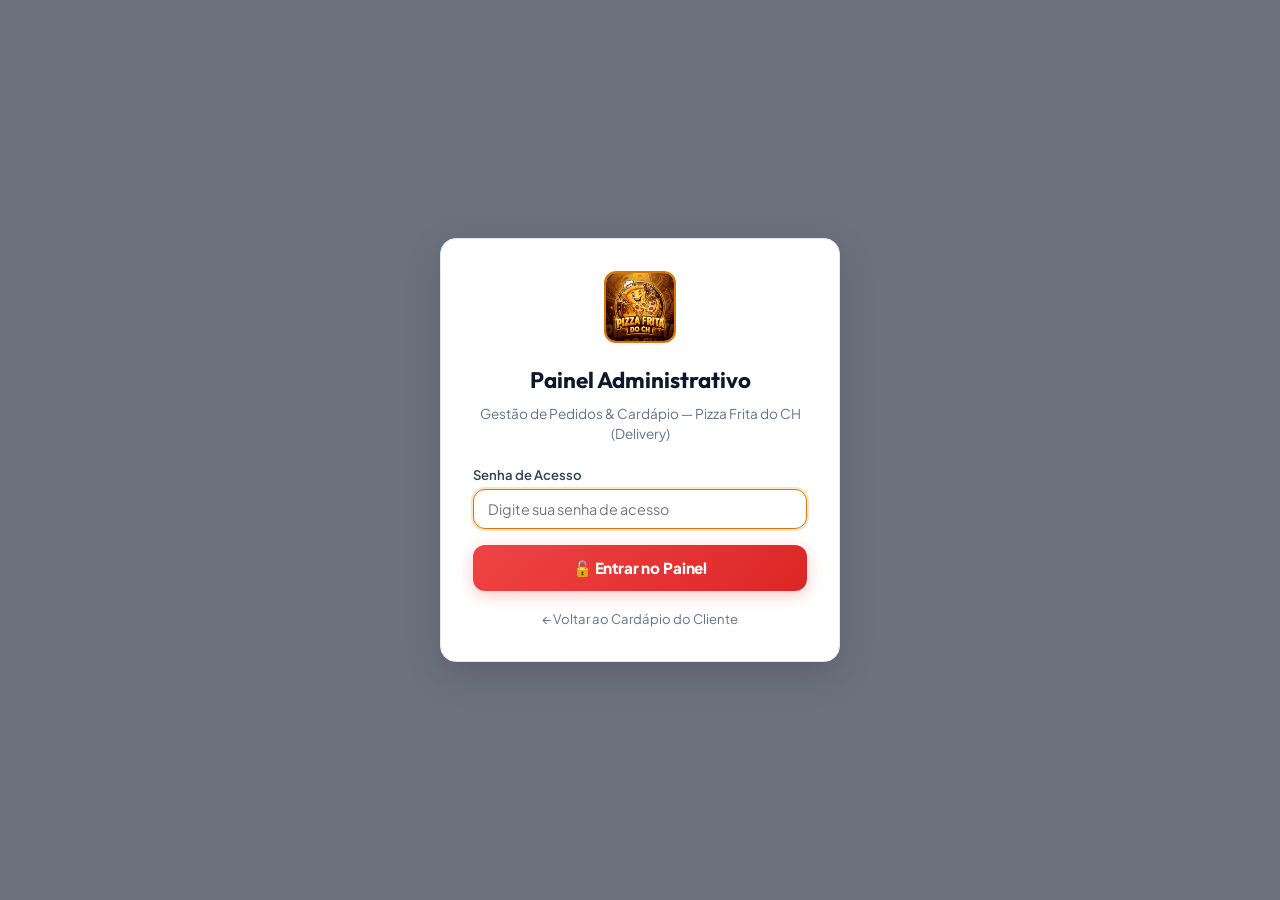
==== admin.html @ 5bbaa59c "Atualiza senha admin padrao para chomelhor e remove senha do placeholder" ====
<!DOCTYPE html>
<html lang="pt-BR">

<head>
  <meta charset="UTF-8" />
  <meta name="viewport" content="width=device-width, initial-scale=1.0" />
  <title>Pizza Frita do CH — Painel Administrativo</title>

  <link rel="icon" type="image/jpeg" href="logo.jpg" />
  <link rel="preconnect" href="https://fonts.googleapis.com" />
  <link rel="preconnect" href="https://fonts.gstatic.com" crossorigin />
  <link
    href="https://fonts.googleapis.com/css2?family=Outfit:wght@400;600;700;800;900&family=Plus+Jakarta+Sans:wght@400;500;600;700;800&display=swap"
    rel="stylesheet" />

  <!-- Flaticon UIcons CDN -->
  <link rel="stylesheet" href="https://cdn-uicons.flaticon.com/2.6.0/uicons-regular-rounded/css/uicons-regular-rounded.css">
  <link rel="stylesheet" href="https://cdn-uicons.flaticon.com/2.6.0/uicons-solid-rounded/css/uicons-solid-rounded.css">
  <link rel="stylesheet" href="https://cdn-uicons.flaticon.com/2.6.0/uicons-bold-rounded/css/uicons-bold-rounded.css">
  <link rel="stylesheet" href="https://cdn-uicons.flaticon.com/2.6.0/uicons-brands/css/uicons-brands.css">

  <link rel="stylesheet" href="css/style.css?v=2.4.0" />
  <link rel="stylesheet" href="css/admin.css?v=2.4.0" />
</head>

<body class="admin-body">

  <!-- ==========================================
       MODAL DE LOGIN DO ADMINISTRADOR
       ========================================== -->
  <div id="adminLoginModal" class="admin-login-modal">
    <div class="admin-login-box">
      <img src="logo.jpg" alt="Pizza Frita do CH Logo" />
      <h2>Painel Administrativo</h2>
      <p>Gestão de Pedidos & Cardápio — Pizza Frita do CH (Delivery)</p>

      <form id="adminLoginForm">
        <div class="form-field-group" style="text-align: left; margin-bottom: 16px;">
          <label class="form-field-label">Senha de Acesso</label>
          <input type="password" id="adminPasswordInput" class="form-text-input" placeholder="Digite sua senha de acesso" required
            autofocus />
        </div>
        <button type="submit" class="btn-submit-order" style="width: 100%;">
          🔓 Entrar no Painel
        </button>
      </form>

      <a href="cardapio.html"
        style="display: inline-block; margin-top: 18px; font-size: 0.82rem; color: var(--text-muted);">
        ← Voltar ao Cardápio do Cliente
      </a>
    </div>
  </div>

  <!-- ==========================================
       CONTEÚDO PRINCIPAL DO PAINEL
       ========================================== -->
  <div id="adminApp" class="admin-layout-container" style="display: none;">

    <!-- Backdrop escuro para fechar menu no mobile -->
    <div id="adminMobileNavBackdrop" class="admin-mobile-nav-backdrop"></div>

    <!-- Sidebar Vertical de Navegação -->
    <aside class="admin-sidebar" id="adminSidebar">
      <div class="sidebar-brand">
        <img src="logo.jpg" alt="Logo" />
        <div style="flex: 1; min-width: 0;">
          <h2>Pizza Frita <span>do CH</span></h2>
          <span class="sidebar-subtitle">Painel Delivery</span>
        </div>
        <button type="button" id="btnCloseMobileNav" class="btn-close-mobile-sidebar" aria-label="Fechar Menu">✕</button>
      </div>

      <nav class="admin-nav-tabs vertical-nav hide-scrollbar">
        <button class="admin-tab-btn active" data-tab="orders"><i class="fi fi-sr-motorcycle"></i> Pedidos em Tempo Real</button>
        <button class="admin-tab-btn" data-tab="dashboard"><i class="fi fi-sr-chart-histogram"></i> Dashboard</button>
        <button class="admin-tab-btn" data-tab="products"><i class="fi fi-sr-restaurant"></i> Cardápio & Pizzas</button>
        <button class="admin-tab-btn" data-tab="promotions"><i class="fi fi-sr-flame"></i> Promoções do Dia</button>
        <button class="admin-tab-btn" data-tab="categories"><i class="fi fi-sr-folder"></i> Categorias</button>
        <button class="admin-tab-btn" data-tab="optionals"><i class="fi fi-sr-box"></i> Adicionais</button>
        <button class="admin-tab-btn" data-tab="neighborhoods"><i class="fi fi-sr-marker"></i> Bairros & Taxas</button>
        <button class="admin-tab-btn" data-tab="cash-closing"><i class="fi fi-sr-dollar"></i> Caixa & Entregadores</button>
        <button class="admin-tab-btn" data-tab="settings"><i class="fi fi-sr-settings"></i> Configurações da Loja</button>
      </nav>

      <div class="sidebar-footer-links">
        <a href="cardapio.html" target="_blank" class="sidebar-footer-btn">
          <i class="fi fi-sr-globe"></i> Ver Cardápio
        </a>
        <button type="button" id="btnSidebarLogout" class="sidebar-footer-btn logout">
          <i class="fi fi-sr-sign-out-alt"></i> Sair do Painel
        </button>
      </div>
    </aside>

    <!-- Container Principal (Header Superior + Visões) -->
    <div class="admin-main-container">

      <!-- Header Bar Superior -->
      <header class="admin-header-bar">
        <div class="admin-header-left">
          <button type="button" id="btnToggleMobileNav" class="btn-mobile-nav-toggle" aria-label="Abrir Menu de Abas">
            <i class="fi fi-sr-menu-burger"></i>
            <span id="adminMobileActiveTabLabel">Menu</span>
          </button>
        </div>

        <div class="admin-header-actions">
          <button type="button" id="btnToggleStoreStatus" class="store-status-pill status-open"
            style="cursor: pointer; border: 2px solid transparent; font-weight: 700; transition: all 0.2s;"
            title="Clique para abrir ou fechar a loja instantaneamente">
            <span class="status-indicator-dot"></span>
            <span id="adminStoreStatusText"><i class="fi fi-sr-circle" style="color: #10b981; font-size: 0.8em;"></i> Aberto</span>
          </button>
          <button id="btnQuickWhatsapp" class="btn-submit-order hide-on-mobile"
            style="width: auto; padding: 6px 14px; font-size: 0.82rem; display: inline-flex; align-items: center; gap: 6px; background: linear-gradient(135deg, #25d366 0%, #128c7e 100%);">
            <i class="fi fi-brands-whatsapp"></i> + Pedido Manual Delivery
          </button>
          <a href="cardapio.html" target="_blank" class="btn-ghost-secondary hide-on-mobile" style="font-size: 0.82rem;">
            <i class="fi fi-sr-globe"></i> Ver Cardápio
          </a>
          <button type="button" id="btnToggleSound" class="btn-ghost-secondary" style="font-size: 0.85rem; padding: 6px 12px; display: inline-flex; align-items: center; gap: 6px;" title="Ativar/desativar campainha de novos pedidos (Clique para testar o som)">
            <i class="fi fi-sr-bell" id="soundIcon" style="color: #d97706;"></i> <span class="hide-on-mobile" id="soundText">Som Ativo</span>
          </button>
          <button id="btnAdminLogout" class="btn-ghost-secondary" style="font-size: 0.82rem; color: var(--primary-red);" title="Sair da Conta">
            <i class="fi fi-sr-sign-out-alt"></i> <span class="hide-on-mobile">Sair</span>
          </button>
        </div>
      </header>

      <!-- Visões das Abas -->
      <main class="admin-main-view">

      <!-- ========================================
           1. DASHBOARD
           ======================================== -->
      <section id="tab-dashboard" class="admin-tab-content" style="display: none;">
        <div class="metrics-row">
          <div class="metric-card">
            <div class="metric-card-label">Pedidos Hoje</div>
            <div id="statOrdersToday" class="metric-card-val">0</div>
          </div>
          <div class="metric-card">
            <div class="metric-card-label">Faturamento Hoje</div>
            <div id="statRevenueToday" class="metric-card-val">R$ 0,00</div>
          </div>
          <div class="metric-card">
            <div class="metric-card-label">Pedidos em Andamento</div>
            <div id="statOrdersOngoing" class="metric-card-val">0</div>
          </div>
          <div class="metric-card">
            <div class="metric-card-label">Ticket Médio</div>
            <div id="statAverageTicket" class="metric-card-val">R$ 0,00</div>
          </div>
        </div>

        <div class="admin-card-container">
          <div class="admin-card-header">
            <h3><i class="fi fi-sr-trophy"></i> Produtos Mais Vendidos</h3>
          </div>
          <div id="topProductsList">
            <!-- Renderizado via JS -->
          </div>
        </div>
      </section>

      <!-- ========================================
           2. GERENCIAMENTO DE PEDIDOS
           ======================================== -->
      <section id="tab-orders" class="admin-tab-content" style="display: none;">
        <div class="admin-card-container">
          <div class="admin-card-header">
            <h3>Gestão de Pedidos Recebidos</h3>
            <button id="btnRefreshOrders" class="btn-ghost-secondary" style="font-size: 0.85rem;">
              <i class="fi fi-sr-refresh"></i> Atualizar
            </button>
          </div>

          <!-- Filtros de Status -->
          <div class="orders-filter-bar hide-scrollbar">
            <button class="filter-chip active" data-filter="all">Todos</button>
            <button class="filter-chip" data-filter="novo">Novo</button>
            <button class="filter-chip" data-filter="confirmado">Confirmado</button>
            <button class="filter-chip" data-filter="em_preparo">Em Preparo</button>
            <button class="filter-chip" data-filter="saiu_para_entrega">Saiu p/ Entrega</button>
            <button class="filter-chip" data-filter="pronto_para_retirada">Pronto p/ Retirada</button>
            <button class="filter-chip" data-filter="finalizado">Finalizados</button>
            <button class="filter-chip" data-filter="cancelado">Cancelados</button>
          </div>

          <div id="ordersListContainer">
            <!-- Renderizado via JS -->
          </div>
        </div>
      </section>

      <!-- ========================================
           3. GERENCIAMENTO DE PRODUTOS
           ======================================== -->
      <section id="tab-products" class="admin-tab-content" style="display: none;">
        <div class="admin-card-container">
          <div class="admin-card-header">
            <div>
              <h3 style="margin-bottom: 2px;">Catálogo de Produtos</h3>
              <span style="font-size: 0.82rem; color: #64748b;">Gerencie preços, fotos, disponibilidade e promoções por dia da semana</span>
            </div>
            <div style="display: flex; gap: 8px; flex-wrap: wrap;">
              <button id="btnOpenDayPromoModal" class="btn-submit-order" style="width: auto; padding: 8px 16px; background: linear-gradient(135deg, #f59e0b 0%, #d97706 100%);">
                <i class="fi fi-sr-flame"></i> + Promoção por Dia
              </button>
              <button id="btnOpenAddProduct" class="btn-submit-order" style="width: auto; padding: 8px 16px;">
                + Novo Produto
              </button>
            </div>
          </div>

          <div style="display: flex; gap: 10px; margin-bottom: 16px; flex-wrap: wrap;">
            <input type="text" id="adminSearchProductInput" class="form-text-input" placeholder="Buscar produto..."
              style="max-width: 300px;" />
            <select id="adminFilterCategory" class="form-text-input" style="max-width: 240px;">
              <option value="all">Todas as categorias</option>
            </select>
          </div>

          <div style="overflow-x: auto;">
            <table class="admin-data-table">
              <thead>
                <tr>
                  <th>Foto</th>
                  <th>Nome</th>
                  <th>Categoria</th>
                  <th>Preço Padrão</th>
                  <th>Promoção por Dia</th>
                  <th>Status</th>
                  <th>Disponível</th>
                  <th>Ações</th>
                </tr>
              </thead>
              <tbody id="adminProductsTableBody">
                <!-- Renderizado via JS -->
              </tbody>
            </table>
          </div>
        </div>
      </section>

      <!-- ========================================
           3.1. GESTÃO DE PROMOÇÕES E OFERTAS DO DIA
           ======================================== -->
      <section id="tab-promotions" class="admin-tab-content" style="display: none;">
        <div class="admin-card-container">
          <div class="admin-card-header">
            <div>
              <h3 style="margin-bottom: 2px;"><i class="fi fi-sr-flame" style="color: #d97706;"></i> Promoções e Ofertas por Dia</h3>
              <span style="font-size: 0.82rem; color: #64748b;">Controle preços promocionais automáticos por dia da semana (Segunda a Domingo)</span>
            </div>
            <div style="display: flex; gap: 8px; flex-wrap: wrap;">
              <button id="btnOpenAddPromotionTab" class="btn-submit-order" style="width: auto; padding: 8px 16px; background: linear-gradient(135deg, #f59e0b 0%, #d97706 100%);">
                <i class="fi fi-sr-flame"></i> + Nova Promoção por Dia
              </button>
            </div>
          </div>

          <!-- Métricas Rápidas de Promoções -->
          <div style="display: grid; grid-template-columns: repeat(auto-fit, minmax(180px, 1fr)); gap: 12px; margin-bottom: 18px;">
            <div style="background: #f8fafc; border: 1px solid #e2e8f0; border-radius: 10px; padding: 12px;">
              <div style="font-size: 0.78rem; color: #64748b; font-weight: 700;">PROMOÇÕES CADASTRADAS</div>
              <div id="promoStatTotal" style="font-size: 1.3rem; font-weight: 900; color: #0f172a; margin-top: 2px;">0</div>
            </div>
            <div style="background: #f0fdf4; border: 1px solid #bbf7d0; border-radius: 10px; padding: 12px;">
              <div style="font-size: 0.78rem; color: #166534; font-weight: 700;">🔥 ATIVAS HOJE</div>
              <div id="promoStatToday" style="font-size: 1.3rem; font-weight: 900; color: #16a34a; margin-top: 2px;">0</div>
            </div>
          </div>

          <div style="display: flex; gap: 10px; margin-bottom: 16px; flex-wrap: wrap; align-items: center;">
            <input type="text" id="adminSearchPromoInput" class="form-text-input" placeholder="Buscar promoção ou produto..." style="max-width: 280px;" />
            <select id="adminFilterPromoDay" class="form-text-input" style="max-width: 200px;">
              <option value="all">Todos os Dias</option>
              <option value="today">🔥 Apenas Ativas Hoje</option>
              <option value="1">Segunda-feira</option>
              <option value="2">Terça-feira</option>
              <option value="3">Quarta-feira</option>
              <option value="4">Quinta-feira</option>
              <option value="5">Sexta-feira</option>
              <option value="6">Sábado</option>
              <option value="0">Domingo</option>
            </select>
          </div>

          <div style="overflow-x: auto;">
            <table class="admin-data-table">
              <thead>
                <tr>
                  <th>Produto / Combo</th>
                  <th>Preço Normal</th>
                  <th>Preço Promocional</th>
                  <th>Dias da Semana Ativos</th>
                  <th>Status</th>
                  <th>Ações</th>
                </tr>
              </thead>
              <tbody id="adminPromotionsTableBody">
                <!-- Renderizado dinamicamente via JS -->
              </tbody>
            </table>
          </div>
        </div>
      </section>

      <!-- ========================================
           4. GERENCIAMENTO DE CATEGORIAS
           ======================================== -->
      <section id="tab-categories" class="admin-tab-content" style="display: none;">
        <div class="admin-card-container">
          <div class="admin-card-header">
            <h3>Categorias do Cardápio</h3>
            <button id="btnOpenAddCategory" class="btn-submit-order" style="width: auto; padding: 8px 16px;">
              + Nova Categoria
            </button>
          </div>

          <div style="overflow-x: auto;">
            <table class="admin-data-table">
              <thead>
                <tr>
                  <th>Ordem</th>
                  <th>Nome</th>
                  <th>Slug</th>
                  <th>Status</th>
                  <th>Ações</th>
                </tr>
              </thead>
              <tbody id="adminCategoriesTableBody">
                <!-- Renderizado via JS -->
              </tbody>
            </table>
          </div>
        </div>
      </section>

      <!-- ========================================
           6. GERENCIAMENTO DE ADICIONAIS
           ======================================== -->
      <section id="tab-optionals" class="admin-tab-content" style="display: none;">
        <div class="admin-card-container">
          <div class="admin-card-header">
            <h3>Adicionais Cadastrados</h3>
            <button id="btnOpenAddOptional" class="btn-submit-order" style="width: auto; padding: 8px 16px;">
              + Novo Adicional
            </button>
          </div>

          <div style="overflow-x: auto;">
            <table class="admin-data-table">
              <thead>
                <tr>
                  <th>Nome</th>
                  <th>Preço Extra</th>
                  <th>Aplicabilidade</th>
                  <th>Status</th>
                  <th>Ações</th>
                </tr>
              </thead>
              <tbody id="adminOptionalsTableBody">
                <!-- Renderizado via JS -->
              </tbody>
            </table>
          </div>
        </div>
      </section>

      <!-- ========================================
           7. CONFIGURAÇÕES DA LOJA
           ======================================== -->
      <section id="tab-settings" class="admin-tab-content" style="display: none;">
        <div class="admin-card-container">
          <div class="admin-card-header">
            <h3>Configurações do Estabelecimento</h3>
          </div>

          <form id="adminSettingsForm">

            <div class="admin-card-container"
              style="background: #f8fafc; border: 1px solid #e2e8f0; margin-bottom: 20px;">
              <h4 style="color: var(--primary-yellow); margin-bottom: 12px;">Controle de Status da Loja</h4>
              <div class="form-field-group">
                <label class="form-field-label">Modo de Funcionamento</label>
                <select id="settingStatusMode" class="form-text-input">
                  <option value="auto">Automático por Horário (Qua a Dom, 17:00 às 22:00)</option>
                  <option value="force_open">Forçar Aberto Agora</option>
                  <option value="force_closed">Forçar Fechado Agora</option>
                </select>
              </div>

              <div class="form-field-group">
                <label class="form-field-label">Mensagem quando Fechado</label>
                <input type="text" id="settingClosedMessage" class="form-text-input" />
              </div>
            </div>

            <div class="form-field-group">
              <label class="form-field-label">Valor de Pedido Mínimo (R$)</label>
              <input type="number" step="1.00" id="settingMinOrder" class="form-text-input" required />
            </div>

            <div class="form-cols-2">
              <div class="form-field-group">
                <label class="form-field-label">WhatsApp Oficial (número com DDI e DDD)</label>
                <input type="text" id="settingWhatsApp" class="form-text-input" required />
              </div>
              <div class="form-field-group">
                <label class="form-field-label">Instagram Oficial</label>
                <input type="text" id="settingInstagram" class="form-text-input" required />
              </div>
            </div>

            <div class="form-field-group">
              <label class="form-field-label">Endereço Completo do Restaurante (para Retirada)</label>
              <input type="text" id="settingAddress" class="form-text-input" required />
            </div>

            <div class="form-field-group">
              <label class="form-field-label">Chave PIX</label>
              <input type="text" id="settingPixKey" class="form-text-input" />
            </div>

            <button type="submit" class="btn-submit-order" style="width: auto; padding: 12px 24px;">
              <i class="fi fi-sr-disk"></i> Salvar Todas as Configurações
            </button>
          </form>
        </div>
      </section>

      <!-- ========================================
           9. GESTÃO DE BAIRROS E TAXAS DE ENTREGA
           ======================================== -->
      <section id="tab-neighborhoods" class="admin-tab-content" style="display: none;">
        <div class="admin-card-container">
          <div class="admin-card-header">
            <div>
              <h3 style="margin-bottom: 4px;"><i class="fi fi-sr-marker"></i> Bairros & Taxas de Entrega</h3>
              <span style="font-size: 0.82rem; color: #64748b;">Configure os valores das taxas de entrega por bairro
                atendido</span>
            </div>
            <button id="btnOpenAddNeighborhood" class="btn-submit-order"
              style="width: auto; padding: 8px 16px; background: linear-gradient(135deg, #10b981 0%, #059669 100%);">
              + Novo Bairro
            </button>
          </div>

          <div style="margin-bottom: 16px;">
            <input type="text" id="adminSearchNeighborhoodInput" class="form-text-input"
              placeholder="Buscar bairro..." style="max-width: 320px;" />
          </div>

          <div style="overflow-x: auto;">
            <table class="admin-data-table">
              <thead>
                <tr>
                  <th>Bairro / Região</th>
                  <th>Tempo Estimado</th>
                  <th>Taxa de Entrega (R$)</th>
                  <th>Status</th>
                  <th>Ações</th>
                </tr>
              </thead>
              <tbody id="adminNeighborhoodsTableBody">
                <!-- Renderizado via JS -->
              </tbody>
            </table>
          </div>
        </div>
      </section>

      <!-- ========================================
           9. FECHAMENTO DE CAIXA E ENTREGADORES
           ======================================== -->
      <section id="tab-cash-closing" class="admin-tab-content" style="display: none;">
        <!-- Banner de Filtro de Data do Caixa -->
        <div class="admin-card-container"
          style="background: linear-gradient(135deg, #0f172a 0%, #1e293b 100%); color: #fff; padding: 20px; border-radius: 14px;">
          <div style="display: flex; justify-content: space-between; align-items: center; flex-wrap: wrap; gap: 14px;">
            <div>
              <h2 style="font-size: 1.3rem; font-weight: 800; color: #f8fafc; margin-bottom: 4px;">
                <i class="fi fi-sr-dollar"></i> Fechamento de Caixa Diário & Acerto de Entregadores
              </h2>
              <p style="font-size: 0.85rem; color: #94a3b8; margin: 0;">
                Acompanhe o faturamento total do dia e o extrato individual de cada motoboy (Paulo, Marcos, Hernandes).
              </p>
            </div>

            <div style="display: flex; align-items: center; gap: 10px; flex-wrap: wrap;">
              <input type="date" id="cashReportDatePicker" class="form-text-input"
                style="background: #334155; color: #fff; border-color: #475569; width: auto; font-weight: 700;" />
              <button type="button" id="btnCashToday" class="btn-ghost-secondary"
                style="font-size: 0.82rem; background: #334155; color: #fff; border-color: #475569;">
                Hoje
              </button>
              <button type="button" id="btnCashYesterday" class="btn-ghost-secondary"
                style="font-size: 0.82rem; background: #334155; color: #fff; border-color: #475569;">
                Ontem
              </button>
              <button type="button" id="btnOpenManualCashClose" class="btn-submit-order"
                style="width: auto; padding: 8px 16px; font-size: 0.85rem; background: linear-gradient(135deg, #10b981 0%, #059669 100%); display: inline-flex; align-items: center; gap: 6px;">
                <i class="fi fi-sr-lock"></i> Fechar Caixa Manualmente
              </button>
              <button type="button" id="btnPrintDailyCash" class="btn-submit-order"
                style="width: auto; padding: 8px 14px; font-size: 0.82rem; background: linear-gradient(135deg, #d97706 0%, #b45309 100%);">
                <i class="fi fi-sr-print"></i> Imprimir Fechamento
              </button>
            </div>
          </div>
          <div id="cashStatusBannerRow"
            style="margin-top: 14px; padding-top: 12px; border-top: 1px solid rgba(255,255,255,0.1); display: flex; align-items: center; justify-content: space-between; flex-wrap: wrap; gap: 8px;">
            <div id="cashCurrentStatusBadge"
              style="font-size: 0.85rem; font-weight: 700; color: #34d399; display: flex; align-items: center; gap: 6px;">
              <i class="fi fi-sr-circle" style="color: #34d399;"></i> Caixa Aberto (Expediente em Andamento)
            </div>
            <div style="font-size: 0.78rem; color: #94a3b8;">
              Fechamento 100% manual: você decide a hora exata de encerrar o caixa da noite.
            </div>
          </div>
        </div>

        <!-- Métricas Gerais do Caixa do Dia -->
        <div class="metrics-row" style="margin-bottom: 20px;">
          <div class="metric-card" style="border-top: 4px solid #10b981;">
            <div class="metric-card-label">Faturamento Total do Dia</div>
            <div id="cashStatTotalRevenue" class="metric-card-val" style="color: #10b981;">R$ 0,00</div>
            <span style="font-size: 0.75rem; color: #64748b;">(Produtos + Taxas)</span>
          </div>
          <div class="metric-card" style="border-top: 4px solid #2563eb;">
            <div class="metric-card-label">Total em Dinheiro</div>
            <div id="cashStatCashTotal" class="metric-card-val" style="color: #2563eb;">R$ 0,00</div>
            <span style="font-size: 0.75rem; color: #64748b;">Em caixa / motoboys</span>
          </div>
          <div class="metric-card" style="border-top: 4px solid #8b5cf6;">
            <div class="metric-card-label">Total em PIX</div>
            <div id="cashStatPixTotal" class="metric-card-val" style="color: #8b5cf6;">R$ 0,00</div>
            <span style="font-size: 0.75rem; color: #64748b;">Conta bancária</span>
          </div>
          <div class="metric-card" style="border-top: 4px solid #f59e0b;">
            <div class="metric-card-label">Total em Cartão</div>
            <div id="cashStatCardTotal" class="metric-card-val" style="color: #f59e0b;">R$ 0,00</div>
            <span style="font-size: 0.75rem; color: #64748b;">Maquininhas</span>
          </div>
        </div>

        <!-- Resumo por Canais de Venda -->
        <div class="admin-card-container" style="margin-bottom: 20px;">
          <div class="admin-card-header" style="margin-bottom: 12px;">
            <h3><i class="fi fi-sr-chart-histogram"></i> Vendas por Canal</h3>
          </div>
          <div style="display: grid; grid-template-columns: repeat(auto-fit, minmax(200px, 1fr)); gap: 14px;">
            <div style="background: #f8fafc; border: 1px solid #e2e8f0; border-radius: 10px; padding: 12px;">
              <div style="font-size: 0.85rem; color: #64748b; font-weight: 600;"><i class="fi fi-sr-utensils"></i> Mesas (Salão)</div>
              <div id="cashChannelMesa" style="font-size: 1.15rem; font-weight: 800; color: #0f172a; margin-top: 4px;">
                R$ 0,00 (0 pedidos)</div>
            </div>
            <div style="background: #f8fafc; border: 1px solid #e2e8f0; border-radius: 10px; padding: 12px;">
              <div style="font-size: 0.85rem; color: #64748b; font-weight: 600;"><i class="fi fi-sr-shopping-bag"></i> Balcão / Viagem</div>
              <div id="cashChannelBalcao"
                style="font-size: 1.15rem; font-weight: 800; color: #0f172a; margin-top: 4px;">R$ 0,00 (0 pedidos)</div>
            </div>
            <div style="background: #f8fafc; border: 1px solid #e2e8f0; border-radius: 10px; padding: 12px;">
              <div style="font-size: 0.85rem; color: #64748b; font-weight: 600;"><i class="fi fi-sr-motorcycle"></i> Delivery (Entregas)</div>
              <div id="cashChannelDelivery"
                style="font-size: 1.15rem; font-weight: 800; color: #0f172a; margin-top: 4px;">R$ 0,00 (0 pedidos)</div>
            </div>
            <div style="background: #f8fafc; border: 1px solid #e2e8f0; border-radius: 10px; padding: 12px;">
              <div style="font-size: 0.85rem; color: #64748b; font-weight: 600;"><i class="fi fi-sr-motorcycle"></i> Total de Taxas de Entrega</div>
              <div id="cashTotalDeliveryFees"
                style="font-size: 1.15rem; font-weight: 800; color: #d97706; margin-top: 4px;">R$ 0,00</div>
            </div>
          </div>
        </div>

        <!-- GESTÃO & ACERTO DOS ENTREGADORES -->
        <div class="admin-card-container">
          <div class="admin-card-header" style="margin-bottom: 12px; display: flex; align-items: center; justify-content: space-between; flex-wrap: wrap; gap: 10px;">
            <div>
              <h3 style="margin-bottom: 2px;"><i class="fi fi-sr-motorcycle"></i> Entregadores & Motoboys</h3>
              <span style="font-size: 0.82rem; color: #64748b;">Gestão da equipe de entregas e acertos de corridas</span>
            </div>
            <button type="button" id="btnOpenAddCourier" class="btn-submit-order" style="width: auto; padding: 7px 14px; font-size: 0.84rem; display: inline-flex; align-items: center; gap: 6px;">
              <i class="fi fi-sr-plus-small"></i> + Novo Entregador
            </button>
          </div>

          <div id="couriersReportContainer" class="courier-cards-grid">
            <!-- Renderizado via JS -->
          </div>

          <!-- Tabela de Gerenciamento de Entregadores -->
          <div style="margin-top: 20px; border-top: 1px solid #e2e8f0; padding-top: 14px;">
            <h4 style="font-size: 0.88rem; font-weight: 800; color: #0f172a; margin-bottom: 10px;"><i class="fi fi-sr-users"></i> Equipe de Entregadores Cadastrados</h4>
            <div style="overflow-x: auto;">
              <table class="admin-data-table">
                <thead>
                  <tr>
                    <th>Nome do Entregador</th>
                    <th>WhatsApp / Telefone</th>
                    <th>Status</th>
                    <th>Ações</th>
                  </tr>
                </thead>
                <tbody id="adminCouriersTableBody">
                  <!-- Renderizado via JS -->
                </tbody>
              </table>
            </div>
          </div>
        </div>

        <!-- HISTÓRICO DE FECHAMENTOS DE CAIXA -->
        <div class="admin-card-container" style="margin-top: 20px;">
          <div class="admin-card-header" style="margin-bottom: 12px;">
            <div>
              <h3 style="margin-bottom: 2px;"><i class="fi fi-sr-document-signed"></i> Histórico de Caixas Fechados</h3>
              <span style="font-size: 0.82rem; color: #64748b;">Registros oficiais dos fechamentos diários
                manuais</span>
            </div>
          </div>

          <div style="overflow-x: auto;">
            <table class="admin-data-table">
              <thead>
                <tr>
                  <th>Data do Caixa</th>
                  <th>Fechado em</th>
                  <th>Total Pedidos</th>
                  <th>Faturamento Total</th>
                  <th>Dinheiro</th>
                  <th>PIX</th>
                  <th>Cartão</th>
                  <th>Observações</th>
                  <th>Ações</th>
                </tr>
              </thead>
              <tbody id="cashClosingsHistoryTableBody">
                <!-- Renderizado via JS -->
              </tbody>
            </table>
          </div>
        </div>
      </section>

    </main>
  </div>
</div>

  <!-- ==========================================
       MODAL DE PDV / LANÇADOR DE PEDIDOS (MESA E BALCÃO)
       ========================================== -->
  <div id="posOrderModal" class="modal-backdrop" style="display: none;">
    <div class="modal-window pos-modal-window">
      <div class="modal-header-bar">
        <div style="display: flex; align-items: center; gap: 10px;">
          <h3 style="margin: 0;">Lançar Pedido</h3>
          <span id="posTargetBadge" class="pos-target-badge">🪑 Mesa 01</span>
        </div>
        <button id="btnPosModalClose" class="btn-close-modal">✕</button>
      </div>

      <div class="pos-modal-layout">
        <!-- Coluna Esquerda: Catálogo e Seleção -->
        <div class="pos-catalog-section">
          <!-- Dados do Cliente -->
          <div class="pos-customer-bar">
            <div class="form-cols-2">
              <div class="form-field-group" style="margin-bottom: 0;">
                <label class="form-field-label">Nome do Cliente / Identificação</label>
                <input type="text" id="posCustomerName" class="form-text-input"
                  placeholder="Ex: Lucas / Casal da janela" />
              </div>
              <div class="form-field-group" style="margin-bottom: 0;">
                <label class="form-field-label">WhatsApp (Opcional)</label>
                <input type="tel" id="posCustomerPhone" class="form-text-input" placeholder="(81) 99999-9999" />
              </div>
            </div>
          </div>

          <!-- Filtro de Categorias -->
          <div id="posCategoryFilters" class="pos-categories-nav hide-scrollbar">
            <!-- Renderizado via JS -->
          </div>

          <!-- Busca Rápida -->
          <div style="margin-bottom: 12px;">
            <input type="text" id="posSearchProductInput" class="form-text-input"
              placeholder="🔍 Buscar no cardápio..." />
          </div>

          <!-- Grade de Produtos -->
          <div id="posProductsCatalogGrid" class="pos-products-grid hide-scrollbar">
            <!-- Renderizado via JS -->
          </div>
        </div>

        <!-- Coluna Direita: Comanda Atual / Carrinho -->
        <div class="pos-cart-section">
          <div class="pos-cart-header">
            <h4><i class="fi fi-sr-document"></i> Comanda Atual</h4>
            <button id="btnPosClearCart" class="btn-ghost-secondary"
              style="font-size: 0.75rem; padding: 3px 8px; color: var(--primary-red);">
              Limpar
            </button>
          </div>

          <div id="posCartItemsList" class="pos-cart-items-list hide-scrollbar">
            <div class="pos-cart-empty">
              <span>Nenhum item adicionado</span>
              <p style="font-size: 0.8rem; color: #94a3b8; margin-top: 4px;">Toque nos produtos ao lado para incluir na
                comanda.</p>
            </div>
          </div>

          <div class="pos-cart-footer">
            <div class="form-field-group" style="margin-bottom: 8px;">
              <label class="form-field-label" style="font-size: 0.75rem;">Observação Geral da Comanda</label>
              <input type="text" id="posGeneralNotes" class="form-text-input"
                placeholder="Ex: Caprichar no molho / Entregar tudo junto"
                style="font-size: 0.82rem; padding: 6px 10px;" />
            </div>

            <div class="form-field-group" style="margin-bottom: 10px;">
              <label class="form-field-label" style="font-size: 0.75rem;">Forma de Pagamento</label>
              <select id="posPaymentSelect" class="form-text-input" style="font-size: 0.85rem; padding: 6px 10px;">
                <option value="pendente">Pagar no Fechamento da Mesa</option>
                <option value="pix">PIX (Imediato)</option>
                <option value="cartao">Cartão (Débito/Crédito)</option>
                <option value="dinheiro">Dinheiro</option>
              </select>
            </div>

            <div class="pos-cart-total-row">
              <span>Total da Rodada:</span>
              <strong id="posCartTotalValue">R$ 0,00</strong>
            </div>

            <button id="btnSubmitPosOrder" class="btn-submit-order" style="margin-top: 10px; width: 100%;">
              <i class="fi fi-sr-rocket-lunch"></i> Lançar Pedido
            </button>
          </div>
        </div>
      </div>
    </div>
  </div>

  <!-- ==========================================
       MODAL DE CUSTOMIZAÇÃO RÁPIDA DE ITEM PDV
       ========================================== -->
  <div id="posItemCustomModal" class="modal-backdrop" style="display: none; z-index: 1100;">
    <div class="modal-window" style="max-width: 480px;">
      <div class="modal-header-bar">
        <h3 id="posCustomItemTitle" style="font-size: 1.1rem;">Personalizar Item</h3>
        <button id="btnPosCustomItemClose" class="btn-close-modal">✕</button>
      </div>

      <div class="modal-scroll-body">
        <div style="font-size: 0.9rem; color: #64748b; margin-bottom: 12px;" id="posCustomItemDescription"></div>
        <div style="font-size: 1rem; font-weight: 800; color: #d97706; margin-bottom: 16px;">
          Preço Base: <span id="posCustomItemBasePrice">R$ 0,00</span>
        </div>

        <!-- Seção de Escolha de Sabor Único (ex: Sucos) -->
        <div id="posCustomFlavorSection"
          style="display: none; margin-bottom: 16px; background: #f0fdf4; border: 1px solid #bbf7d0; border-radius: 10px; padding: 12px;">
          <h4 id="posCustomFlavorTitle" style="font-size: 0.88rem; font-weight: 700; color: #166534; margin-bottom: 8px;">Escolha o Sabor:</h4>
          <div id="posCustomFlavorChoices" style="display: flex; flex-direction: column; gap: 6px;"></div>
        </div>

        <!-- Seção de Escolha de Combo / Seleção Múltipla -->
        <div id="posCustomComboSection"
          style="display: none; margin-bottom: 16px; background: #fffbeb; border: 1px solid #fef3c7; border-radius: 10px; padding: 12px;">
          <h4 id="posCustomComboTitle" style="font-size: 0.88rem; color: #92400e; margin-bottom: 8px;">Escolha os lanches do combo:</h4>
          <div id="posCustomComboChoices"></div>
        </div>

        <!-- Seção de Tamanho do Hambúrguer (Tradicional vs Duplo +R$ 5) -->
        <div id="posCustomBurgerSizeSection" style="display: none; margin-bottom: 16px; background: #fdf2f8; border: 1px solid #fbcfe8; border-radius: 10px; padding: 12px;">
          <h4 style="font-size: 0.88rem; font-weight: 700; color: #9d174d; margin-bottom: 8px;">🍔 Versão do Hambúrguer:</h4>
          <div style="display: flex; gap: 10px;">
            <label style="flex: 1; display: flex; align-items: center; gap: 8px; background: #fff; border: 2px solid #ec4899; padding: 8px 10px; border-radius: 8px; cursor: pointer; font-size: 0.82rem; font-weight: 700; color: #831843;">
              <input type="radio" name="posBurgerSize" value="tradicional" checked />
              <span>Tradicional (1 Carne)</span>
            </label>
            <label style="flex: 1; display: flex; align-items: center; gap: 8px; background: #fff; border: 2px solid #cbd5e1; padding: 8px 10px; border-radius: 8px; cursor: pointer; font-size: 0.82rem; font-weight: 700; color: #334155;">
              <input type="radio" name="posBurgerSize" value="duplo" />
              <span>Duplo (+ R$ 5,00)</span>
            </label>
          </div>
        </div>

        <!-- Seção de Adicionais / Opcionais -->
        <div id="posCustomOptionalsSection" style="margin-bottom: 16px;">
          <h4 style="font-size: 0.88rem; font-weight: 700; color: #0f172a; margin-bottom: 8px;">Adicionais / Opcionais:
          </h4>
          <div id="posCustomOptionalsList" style="display: flex; flex-direction: column; gap: 8px;">
            <!-- Checkboxes de adicionais via JS -->
          </div>
        </div>

        <!-- Observações do Item -->
        <div class="form-field-group">
          <label class="form-field-label">Observações deste Item</label>
          <input type="text" id="posCustomItemNotes" class="form-text-input"
            placeholder="Ex: Sem cebola, ponto bem passado, sem picles" />
        </div>

        <!-- Quantidade -->
        <div
          style="display: flex; align-items: center; justify-content: space-between; margin: 16px 0; background: #f8fafc; padding: 10px 14px; border-radius: 10px; border: 1px solid #e2e8f0;">
          <span style="font-weight: 700; font-size: 0.9rem;">Quantidade:</span>
          <div style="display: flex; align-items: center; gap: 12px;">
            <button type="button" id="btnPosCustomQtyMinus" class="btn-qty-step">-</button>
            <span id="posCustomItemQty"
              style="font-size: 1.1rem; font-weight: 800; width: 24px; text-align: center;">1</span>
            <button type="button" id="btnPosCustomQtyPlus" class="btn-qty-step">+</button>
          </div>
        </div>

        <button type="button" id="btnConfirmCustomItem" class="btn-submit-order" style="width: 100%;">
          Adicionar ao Pedido • <span id="posCustomItemSubtotal">R$ 0,00</span>
        </button>
      </div>
    </div>
  </div>

  <!-- ==========================================
       MODAL DE EXTRATO DA MESA & FECHAMENTO DE CONTA
       ========================================== -->
  <div id="tableDetailsModal" class="modal-backdrop" style="display: none; z-index: 1050;">
    <div class="modal-window" style="max-width: 560px;">
      <div class="modal-header-bar">
        <div style="display: flex; align-items: center; gap: 10px;">
          <h3 id="tableDetailsTitle" style="margin: 0;">Comanda Mesa 01</h3>
          <span id="tableDetailsStatusBadge" class="order-type-badge mesa"><i class="fi fi-sr-circle" style="font-size: 0.7em;"></i> Ocupada</span>
        </div>
        <button id="btnTableDetailsClose" class="btn-close-modal">✕</button>
      </div>

      <div class="modal-scroll-body">
        <div class="table-summary-info-box">
          <div><strong>Cliente:</strong> <span id="tableDetailsCustomer">Cliente não identificado</span></div>
          <div><strong>Horário de Abertura:</strong> <span id="tableDetailsTime">--:--</span></div>
          <div><strong>Total de Rodadas/Pedidos:</strong> <span id="tableDetailsOrdersCount">0</span></div>
        </div>

        <h4 style="font-size: 0.92rem; font-weight: 800; color: #0f172a; margin: 16px 0 8px;">Itens Consumidos na Mesa
        </h4>
        <div
          style="max-height: 240px; overflow-y: auto; border: 1px solid #e2e8f0; border-radius: 10px; padding: 8px 12px; background: #ffffff;">
          <table class="order-items-table" style="margin: 0;">
            <thead>
              <tr>
                <th>Item / Pedido</th>
                <th style="text-align: right;">Total</th>
              </tr>
            </thead>
            <tbody id="tableDetailsItemsBody">
              <!-- Renderizado via JS -->
            </tbody>
          </table>
        </div>

        <div class="table-bill-total-bar">
          <span>Total Acumulado da Conta:</span>
          <strong id="tableDetailsGrandTotal">R$ 0,00</strong>
        </div>

        <!-- Seção de Fechamento de Pagamento -->
        <div
          style="background: #f8fafc; border: 1px solid #e2e8f0; border-radius: 12px; padding: 14px; margin-top: 16px;">
          <h4 style="font-size: 0.9rem; font-weight: 800; color: #0f172a; margin-bottom: 10px;"><i class="fi fi-sr-credit-card"></i> Fechamento da Conta
          </h4>
          <div class="form-field-group">
            <label class="form-field-label">Forma de Pagamento Final</label>
            <select id="tableClosePaymentMethod" class="form-text-input">
              <option value="dinheiro">Dinheiro</option>
              <option value="pix">PIX</option>
              <option value="cartao">Cartão (Débito/Crédito)</option>
            </select>
          </div>

          <div id="tableCloseChangeGroup" class="form-field-group" style="display: block;">
            <label class="form-field-label">Troco para (R$) - Opcional</label>
            <input type="number" step="1.00" id="tableCloseChangeFor" class="form-text-input" placeholder="Ex: 50.00" />
          </div>
        </div>

        <!-- Botões de Ação da Mesa -->
        <div class="table-details-actions">
          <button type="button" id="btnTableAddMoreItems" class="btn-ghost-secondary"
            style="font-weight: 700; color: #d97706; border-color: #d97706;">
            <i class="fi fi-sr-plus-small"></i> Lançar Mais Itens
          </button>
          <button type="button" id="btnTablePrintBill" class="btn-ghost-secondary">
            <i class="fi fi-sr-print"></i> Imprimir Prévia da Conta
          </button>
          <button type="button" id="btnTableCloseBill" class="btn-submit-order"
            style="background: linear-gradient(135deg, #10b981 0%, #059669 100%);">
            <i class="fi fi-sr-check"></i> Receber e Liberar Mesa
          </button>
        </div>
      </div>
    </div>
  </div>
  <div id="productEditModal" class="modal-backdrop" style="display: none;">
    <div class="modal-window" style="max-width: 520px;">
      <div class="modal-header-bar">
        <h3 id="productEditModalTitle">Editar Produto</h3>
        <button id="btnProductEditClose" class="btn-close-modal">✕</button>
      </div>

      <div class="modal-scroll-body">
        <form id="productEditForm">
          <input type="hidden" id="editProdId" />

          <div class="form-field-group">
            <label class="form-field-label">Nome do Produto *</label>
            <input type="text" id="editProdName" class="form-text-input" required />
          </div>

          <div class="form-field-group">
            <label class="form-field-label">Categoria *</label>
            <select id="editProdCategory" class="form-text-input" required>
              <!-- Categorias -->
            </select>
          </div>

          <div class="form-field-group">
            <label class="form-field-label">Descrição</label>
            <textarea id="editProdDescription" class="notes-input-box"></textarea>
          </div>

          <div class="form-cols-2">
            <div class="form-field-group">
              <label class="form-field-label">Preço (R$) - deixe vazio se a definir</label>
              <input type="number" step="0.50" id="editProdPrice" class="form-text-input" placeholder="Ex: 28.00" />
            </div>
            <div class="form-field-group">
              <label class="form-field-label">Disponibilidade</label>
              <select id="editProdAvailable" class="form-text-input">
                <option value="true">Disponível</option>
                <option value="false">Esgotado / Indisponível</option>
              </select>
            </div>
          </div>

          <div class="form-field-group">
            <label class="form-field-label">Imagem do Produto (Upload do computador)</label>
            <input type="hidden" id="editProdImage" />
            <input type="file" id="editProdFileInput" accept="image/*" class="form-text-input" style="padding: 8px;" />

            <div id="editProdImagePreviewWrap" style="display: none; align-items: center; gap: 12px; margin-top: 10px; background: #f8fafc; border: 1px dashed #cbd5e1; padding: 10px; border-radius: 8px;">
              <img id="editProdImagePreview" src="" alt="Prévia da Imagem" style="width: 70px; height: 70px; object-fit: cover; border-radius: 8px; border: 1px solid #e2e8f0;" />
              <div style="flex: 1; min-width: 0;">
                <span id="editProdFileName" style="font-size: 0.82rem; font-weight: 700; color: #334155; display: block; overflow: hidden; text-overflow: ellipsis; white-space: nowrap; max-width: 260px;">Imagem Selecionada</span>
                <button type="button" id="btnRemoveProdImage" style="font-size: 0.78rem; color: #ef4444; background: none; border: none; cursor: pointer; padding: 0; margin-top: 4px; font-weight: 700; display: inline-flex; align-items: center; gap: 4px;">
                  <i class="fi fi-sr-trash"></i> Remover Imagem
                </button>
              </div>
            </div>
          </div>

          <!-- Opções de Tamanho da Pizza Frita (P, M, G) -->
          <div style="background: #eff6ff; border: 1px solid #bfdbfe; border-radius: 10px; padding: 14px; margin-bottom: 14px;">
            <div style="display: flex; align-items: center; justify-content: space-between; margin-bottom: 8px;">
              <label style="font-weight: 800; font-size: 0.9rem; color: #1e40af; display: flex; align-items: center; gap: 6px; cursor: pointer;">
                <input type="checkbox" id="editProdHasSizes" />
                <span>🍕 Pizza Frita com 3 Tamanhos (P, M, G)</span>
              </label>
            </div>
            <div id="editProdSizesFields" style="display: none; grid-template-columns: repeat(3, 1fr); gap: 10px;">
              <div class="form-field-group" style="margin-bottom: 0;">
                <label class="form-field-label">Preço P (R$)</label>
                <input type="number" step="0.50" id="editProdPriceP" class="form-text-input" placeholder="Ex: 25.00" />
              </div>
              <div class="form-field-group" style="margin-bottom: 0;">
                <label class="form-field-label">Preço M (R$)</label>
                <input type="number" step="0.50" id="editProdPriceM" class="form-text-input" placeholder="Ex: 34.00" />
              </div>
              <div class="form-field-group" style="margin-bottom: 0;">
                <label class="form-field-label">Preço G (R$)</label>
                <input type="number" step="0.50" id="editProdPriceG" class="form-text-input" placeholder="Ex: 44.00" />
              </div>
            </div>
          </div>



          <!-- Promoção por Dia da Semana no Produto -->
          <div style="background: #fffbeb; border: 1px solid #fef3c7; border-radius: 10px; padding: 14px; margin-top: 14px; margin-bottom: 14px;">
            <div style="display: flex; align-items: center; justify-content: space-between; margin-bottom: 8px;">
              <label style="font-weight: 800; font-size: 0.9rem; color: #92400e; display: flex; align-items: center; gap: 6px; cursor: pointer;">
                <input type="checkbox" id="editProdHasDayPromo" />
                <span>🔥 Promoção por Dia da Semana</span>
              </label>
            </div>
            <div id="editProdDayPromoFields" style="display: none;">
              <div class="form-cols-2">
                <div class="form-field-group">
                  <label class="form-field-label">Preço Promocional (R$) *</label>
                  <input type="number" step="0.50" id="editProdPromoPrice" class="form-text-input" placeholder="Ex: 40.00" />
                </div>
                <div class="form-field-group">
                  <label class="form-field-label">Rótulo / Badge (Opcional)</label>
                  <input type="text" id="editProdPromoLabel" class="form-text-input" placeholder="Ex: R$ 40 na Seg" />
                </div>
              </div>
              <div class="form-field-group" style="margin-bottom: 0;">
                <label class="form-field-label">Dias com Preço Promocional Ativo:</label>
                <div style="display: flex; gap: 6px; flex-wrap: wrap;" id="editProdPromoDaysContainer">
                  <label style="display: flex; align-items: center; gap: 4px; font-size: 0.8rem; background: #fff; padding: 6px 10px; border-radius: 6px; cursor: pointer; font-weight: 600; border: 1px solid #fde68a;">
                    <input type="checkbox" name="editProdPromoDay" value="1" /> Seg
                  </label>
                  <label style="display: flex; align-items: center; gap: 4px; font-size: 0.8rem; background: #fff; padding: 6px 10px; border-radius: 6px; cursor: pointer; font-weight: 600; border: 1px solid #fde68a;">
                    <input type="checkbox" name="editProdPromoDay" value="2" /> Ter
                  </label>
                  <label style="display: flex; align-items: center; gap: 4px; font-size: 0.8rem; background: #fff; padding: 6px 10px; border-radius: 6px; cursor: pointer; font-weight: 600; border: 1px solid #fde68a;">
                    <input type="checkbox" name="editProdPromoDay" value="3" /> Qua
                  </label>
                  <label style="display: flex; align-items: center; gap: 4px; font-size: 0.8rem; background: #fff; padding: 6px 10px; border-radius: 6px; cursor: pointer; font-weight: 600; border: 1px solid #fde68a;">
                    <input type="checkbox" name="editProdPromoDay" value="4" /> Qui
                  </label>
                  <label style="display: flex; align-items: center; gap: 4px; font-size: 0.8rem; background: #fff; padding: 6px 10px; border-radius: 6px; cursor: pointer; font-weight: 600; border: 1px solid #fde68a;">
                    <input type="checkbox" name="editProdPromoDay" value="5" /> Sex
                  </label>
                  <label style="display: flex; align-items: center; gap: 4px; font-size: 0.8rem; background: #fff; padding: 6px 10px; border-radius: 6px; cursor: pointer; font-weight: 600; border: 1px solid #fde68a;">
                    <input type="checkbox" name="editProdPromoDay" value="6" /> Sáb
                  </label>
                  <label style="display: flex; align-items: center; gap: 4px; font-size: 0.8rem; background: #fff; padding: 6px 10px; border-radius: 6px; cursor: pointer; font-weight: 600; border: 1px solid #fde68a;">
                    <input type="checkbox" name="editProdPromoDay" value="0" /> Dom
                  </label>
                </div>
                <span style="font-size: 0.73rem; color: #92400e; margin-top: 4px; display: block;">No dia configurado, o preço muda automaticamente no cardápio e no PDV.</span>
              </div>
            </div>
          </div>

          <!-- Seleção de Sabores / Combos Personalizados -->
          <div style="background: #f0fdf4; border: 1px solid #bbf7d0; border-radius: 10px; padding: 14px; margin-top: 14px; margin-bottom: 14px;">
            <div style="display: flex; align-items: center; justify-content: space-between; margin-bottom: 8px;">
              <label style="font-weight: 800; font-size: 0.9rem; color: #166534; display: flex; align-items: center; gap: 6px; cursor: pointer;">
                <input type="checkbox" id="editProdHasCustomization" />
                <span>🥤 / 🍔 Opções de Sabores ou Seleção de Itens (Combos)</span>
              </label>
            </div>
            <div id="editProdCustomizationFields" style="display: none;">
              <div class="form-cols-2">
                <div class="form-field-group">
                  <label class="form-field-label">Tipo de Escolha *</label>
                  <select id="editProdCustomType" class="form-text-input">
                    <option value="flavors">Sabores (Escolha Única - ex: Graviola, Cajá, Maracujá)</option>
                    <option value="selection">Seleção / Combo (Múltipla Escolha com limite - ex: 3 Hambúrgueres)</option>
                  </select>
                </div>
                <div class="form-field-group" id="editProdCustomMaxQtyGroup" style="display: none;">
                  <label class="form-field-label">Quantidade Máxima de Escolhas *</label>
                  <input type="number" id="editProdCustomMaxQty" class="form-text-input" placeholder="Ex: 3" value="1" min="1" />
                </div>
              </div>
              <div class="form-field-group">
                <label class="form-field-label">Título da Escolha (Opcional)</label>
                <input type="text" id="editProdCustomLabel" class="form-text-input" placeholder="Ex: Escolha o sabor do suco ou Escolha seus 3 hambúrgueres" />
              </div>
              <div class="form-field-group" style="margin-bottom: 0;">
                <label class="form-field-label">Opções Disponíveis (1 opção por linha) *</label>
                <textarea id="editProdCustomOptions" class="notes-input-box" rows="5" placeholder="Exemplo:&#10;Graviola&#10;Cajá&#10;Maracujá&#10;Acerola&#10;Goiaba"></textarea>
                <span style="font-size: 0.73rem; color: #166534; margin-top: 4px; display: block;">Digite cada sabor ou lanche em uma linha separada. O sistema criará os seletores automaticamente no PDV, Mesas e Cardápio, e imprimirá com destaque para a cozinha.</span>
              </div>
            </div>
          </div>

          <div style="display: flex; gap: 10px; margin-top: 18px;">
            <button type="submit" class="btn-submit-order" style="flex: 1;">Salvar Produto</button>
            <button type="button" id="btnProductEditCancel" class="btn-ghost-secondary">Cancelar</button>
          </div>
        </form>
      </div>
  </div>
  </div>

  <!-- ==========================================
       MODAL DE EDITAR / CRIAR CATEGORIA
       ========================================== -->
  <div id="categoryEditModal" class="modal-backdrop" style="display: none; z-index: 1100;">
    <div class="modal-window" style="max-width: 460px;">
      <div class="modal-header-bar">
        <h3 id="categoryModalTitle" style="margin: 0;">Nova Categoria</h3>
        <button id="btnCategoryModalClose" class="btn-close-modal">✕</button>
      </div>
      <div class="modal-scroll-body">
        <form id="categoryEditForm">
          <input type="hidden" id="editCatId" />
          <div class="form-field-group">
            <label class="form-field-label">Nome da Categoria *</label>
            <input type="text" id="editCatName" class="form-text-input" placeholder="Ex: Hambúrgueres Artesanais" required />
          </div>
          <div class="form-cols-2">
            <div class="form-field-group">
              <label class="form-field-label">Ordem de Exibição</label>
              <input type="number" id="editCatOrder" class="form-text-input" placeholder="1" value="1" />
            </div>
            <div class="form-field-group">
              <label class="form-field-label">Status</label>
              <select id="editCatActive" class="form-text-input">
                <option value="true">Ativa (Visível)</option>
                <option value="false">Inativa (Oculta)</option>
              </select>
            </div>
          </div>
          <div style="display: flex; gap: 10px; margin-top: 18px;">
            <button type="submit" class="btn-submit-order" style="flex: 1;">Salvar Categoria</button>
            <button type="button" id="btnCategoryModalCancel" class="btn-ghost-secondary">Cancelar</button>
          </div>
        </form>
      </div>
    </div>
  </div>

  <!-- ==========================================
       MODAL DE EDITAR / CRIAR ADICIONAL
       ========================================== -->
  <div id="optionalEditModal" class="modal-backdrop" style="display: none; z-index: 1100;">
    <div class="modal-window" style="max-width: 480px;">
      <div class="modal-header-bar">
        <h3 id="optionalModalTitle" style="margin: 0;">Novo Adicional</h3>
        <button id="btnOptionalModalClose" class="btn-close-modal">✕</button>
      </div>
      <div class="modal-scroll-body">
        <form id="optionalEditForm">
          <input type="hidden" id="editOptId" />
          <div class="form-field-group">
            <label class="form-field-label">Nome do Adicional *</label>
            <input type="text" id="editOptName" class="form-text-input" placeholder="Ex: Queijo Coalho Extra" required />
          </div>
          <div class="form-cols-2">
            <div class="form-field-group">
              <label class="form-field-label">Preço Adicional (R$) *</label>
              <input type="number" step="0.50" id="editOptPrice" class="form-text-input" placeholder="Ex: 4.00" required />
            </div>
            <div class="form-field-group">
              <label class="form-field-label">Status</label>
              <select id="editOptActive" class="form-text-input">
                <option value="true">Ativo</option>
                <option value="false">Inativo</option>
              </select>
            </div>
          </div>
          <div class="form-field-group">
            <label class="form-field-label">Aplicabilidade do Adicional</label>
            <select id="editOptTarget" class="form-text-input">
              <option value="all">Todos os Hambúrgueres (Chapa & Brasa)</option>
              <option value="brasa">Apenas Hambúrgueres na Brasa</option>
              <option value="chapa">Apenas Hambúrgueres na Chapa</option>
              <option value="all_categories">Todas as Categorias do Cardápio</option>
              <option value="custom">Categorias Específicas (Marcar abaixo)...</option>
            </select>
          </div>
          <div id="optCategoriesCheckboxesSection" style="display: none; background: #f8fafc; border: 1px solid #e2e8f0; border-radius: 8px; padding: 10px; margin-bottom: 14px;">
            <label class="form-field-label" style="margin-bottom: 6px;">Exibir este adicional nas categorias:</label>
            <div id="optCategoriesCheckboxes" style="display: flex; flex-direction: column; gap: 6px; max-height: 140px; overflow-y: auto;">
              <!-- Checkboxes de categorias geradas via JS -->
            </div>
          </div>
          <div style="display: flex; gap: 10px; margin-top: 18px;">
            <button type="submit" class="btn-submit-order" style="flex: 1;">Salvar Adicional</button>
            <button type="button" id="btnOptionalModalCancel" class="btn-ghost-secondary">Cancelar</button>
          </div>
        </form>
      </div>
    </div>
  </div>

  <!-- ==========================================
       MODAL DE CONFIGURAÇÃO DE PROMOÇÃO POR DIA DA SEMANA
       ========================================== -->
  <div id="dayPromoModal" class="modal-backdrop" style="display: none; z-index: 1100;">
    <div class="modal-window" style="max-width: 500px;">
      <div class="modal-header-bar" style="background: linear-gradient(135deg, #f59e0b 0%, #d97706 100%);">
        <h3 id="dayPromoModalTitle" style="margin: 0; color: #fff;"><i class="fi fi-sr-flame"></i> Promoção por Dia da Semana</h3>
        <button id="btnDayPromoModalClose" class="btn-close-modal" style="color: #fff; background: rgba(255,255,255,0.2);">✕</button>
      </div>
      <div class="modal-scroll-body">
        <form id="dayPromoForm">
          <input type="hidden" id="dayPromoProdId" />

          <div class="form-field-group">
            <label class="form-field-label">Produto *</label>
            <select id="dayPromoProdSelect" class="form-text-input" required>
              <!-- Preenchido dinamicamente via JS com produtos -->
            </select>
          </div>

          <div class="form-cols-2">
            <div class="form-field-group">
              <label class="form-field-label">Preço Normal (R$) *</label>
              <input type="number" step="0.50" id="dayPromoRegularPrice" class="form-text-input" placeholder="Ex: 50.00" required />
            </div>
            <div class="form-field-group">
              <label class="form-field-label">Preço Promocional (R$) *</label>
              <input type="number" step="0.50" id="dayPromoPrice" class="form-text-input" placeholder="Ex: 40.00" required />
            </div>
          </div>

          <!-- Dias da semana com promoção ativa -->
          <div class="form-field-group">
            <label class="form-field-label">Dias da Semana com Promoção Ativa *</label>
            <div style="display: flex; gap: 6px; flex-wrap: wrap; margin-top: 4px;" id="dayPromoWeekdaysContainer">
              <label style="display: flex; align-items: center; gap: 4px; font-size: 0.82rem; background: #f1f5f9; padding: 7px 11px; border-radius: 6px; cursor: pointer; font-weight: 700; border: 1px solid #cbd5e1;">
                <input type="checkbox" name="dayPromoDayCheckbox" value="1" /> Seg
              </label>
              <label style="display: flex; align-items: center; gap: 4px; font-size: 0.82rem; background: #f1f5f9; padding: 7px 11px; border-radius: 6px; cursor: pointer; font-weight: 700; border: 1px solid #cbd5e1;">
                <input type="checkbox" name="dayPromoDayCheckbox" value="2" /> Ter
              </label>
              <label style="display: flex; align-items: center; gap: 4px; font-size: 0.82rem; background: #f1f5f9; padding: 7px 11px; border-radius: 6px; cursor: pointer; font-weight: 700; border: 1px solid #cbd5e1;">
                <input type="checkbox" name="dayPromoDayCheckbox" value="3" /> Qua
              </label>
              <label style="display: flex; align-items: center; gap: 4px; font-size: 0.82rem; background: #f1f5f9; padding: 7px 11px; border-radius: 6px; cursor: pointer; font-weight: 700; border: 1px solid #cbd5e1;">
                <input type="checkbox" name="dayPromoDayCheckbox" value="4" /> Qui
              </label>
              <label style="display: flex; align-items: center; gap: 4px; font-size: 0.82rem; background: #f1f5f9; padding: 7px 11px; border-radius: 6px; cursor: pointer; font-weight: 700; border: 1px solid #cbd5e1;">
                <input type="checkbox" name="dayPromoDayCheckbox" value="5" /> Sex
              </label>
              <label style="display: flex; align-items: center; gap: 4px; font-size: 0.82rem; background: #f1f5f9; padding: 7px 11px; border-radius: 6px; cursor: pointer; font-weight: 700; border: 1px solid #cbd5e1;">
                <input type="checkbox" name="dayPromoDayCheckbox" value="6" /> Sáb
              </label>
              <label style="display: flex; align-items: center; gap: 4px; font-size: 0.82rem; background: #f1f5f9; padding: 7px 11px; border-radius: 6px; cursor: pointer; font-weight: 700; border: 1px solid #cbd5e1;">
                <input type="checkbox" name="dayPromoDayCheckbox" value="0" /> Dom
              </label>
            </div>
            <span style="font-size: 0.74rem; color: #64748b; margin-top: 5px; display: block;">No dia marcado, o sistema aplica o preço promocional automaticamente no cardápio e no PDV.</span>
          </div>

          <div class="form-cols-2">
            <div class="form-field-group">
              <label class="form-field-label">Rótulo / Badge (Opcional)</label>
              <input type="text" id="dayPromoLabel" class="form-text-input" placeholder="Ex: PROMO DE SEGUNDA" />
            </div>
            <div class="form-field-group">
              <label class="form-field-label">Status da Promoção</label>
              <select id="dayPromoActive" class="form-text-input">
                <option value="true">Ativa (Aplicar nos dias)</option>
                <option value="false">Inativa (Desativada)</option>
              </select>
            </div>
          </div>

          <div style="display: flex; gap: 10px; margin-top: 18px;">
            <button type="submit" class="btn-submit-order" style="flex: 1; background: linear-gradient(135deg, #f59e0b 0%, #d97706 100%);">
              <i class="fi fi-sr-disk"></i> Salvar Promoção
            </button>
            <button type="button" id="btnRemoveDayPromo" class="btn-ghost-secondary" style="color: var(--primary-red); display: none;">
              <i class="fi fi-sr-trash"></i> Remover Promoção
            </button>
            <button type="button" id="btnDayPromoModalCancel" class="btn-ghost-secondary">Cancelar</button>
          </div>
        </form>
      </div>
    </div>
  </div>

  <!-- ==========================================
       MODAL DE PEDIDO PELO WHATSAPP
       ========================================== -->
  <div id="whatsappOrderModal" class="modal-backdrop" style="display: none; z-index: 1050;">
    <div class="modal-window" style="max-width: 620px;">
      <div class="modal-header-bar"
        style="background: linear-gradient(135deg, #25d366 0%, #128c7e 100%); border-radius: 14px 14px 0 0;">
        <div style="display: flex; align-items: center; gap: 10px;">
          <span style="font-size: 1.4rem;"><i class="fi fi-brands-whatsapp"></i></span>
          <div>
            <h3 style="margin: 0; color: #fff;">Pedido via WhatsApp</h3>
            <p style="margin: 0; font-size: 0.78rem; color: rgba(255,255,255,0.8);">Registre o pedido recebido pelo
              WhatsApp</p>
          </div>
        </div>
        <button id="btnWhatsappModalClose" class="btn-close-modal"
          style="color: #fff; background: rgba(255,255,255,0.2);">✕</button>
      </div>

      <div class="modal-scroll-body">
        <!-- Tipo de Pedido -->
        <div style="display: flex; gap: 8px; margin-bottom: 18px;">
          <button type="button" class="wa-type-btn active" data-wa-type="delivery" id="waBtnDelivery"
            style="flex: 1; padding: 10px; border-radius: 10px; border: 2px solid #25d366; background: #dcfce7; color: #166534; font-weight: 800; font-size: 0.85rem; cursor: pointer; transition: all 0.2s;">
            <i class="fi fi-sr-motorcycle"></i> Delivery
          </button>
          <button type="button" class="wa-type-btn" data-wa-type="pickup" id="waBtnPickup"
            style="flex: 1; padding: 10px; border-radius: 10px; border: 2px solid #e2e8f0; background: #f8fafc; color: #475569; font-weight: 700; font-size: 0.85rem; cursor: pointer; transition: all 0.2s;">
            <i class="fi fi-sr-shop"></i> Retirada
          </button>
        </div>

        <!-- Dados do Cliente -->
        <div
          style="background: #f8fafc; border: 1px solid #e2e8f0; border-radius: 12px; padding: 14px; margin-bottom: 16px;">
          <h4 style="font-size: 0.88rem; font-weight: 800; color: #0f172a; margin-bottom: 12px;"><i class="fi fi-sr-user"></i> Dados do Cliente
          </h4>
          <div class="form-cols-2">
            <div class="form-field-group" style="margin-bottom: 0;">
              <label class="form-field-label">Nome *</label>
              <input type="text" id="waCustomerName" class="form-text-input" placeholder="Ex: João Silva" required />
            </div>
            <div class="form-field-group" style="margin-bottom: 0;">
              <label class="form-field-label">WhatsApp *</label>
              <input type="tel" id="waCustomerPhone" class="form-text-input" placeholder="(81) 99999-9999" required />
            </div>
          </div>
        </div>

        <!-- Endereço de Entrega (só para delivery) -->
        <div id="waDeliveryAddressSection"
          style="background: #f0fdf4; border: 1px solid #bbf7d0; border-radius: 12px; padding: 14px; margin-bottom: 16px;">
          <h4 style="font-size: 0.88rem; font-weight: 800; color: #166534; margin-bottom: 12px;"><i class="fi fi-sr-marker"></i> Endereço de Entrega
          </h4>
          <div class="form-cols-2">
            <div class="form-field-group" style="margin-bottom: 8px;">
              <label class="form-field-label">Rua / Av. *</label>
              <input type="text" id="waStreet" class="form-text-input" placeholder="Ex: Rua das Flores" />
            </div>
            <div class="form-field-group" style="margin-bottom: 8px;">
              <label class="form-field-label">Número *</label>
              <input type="text" id="waNumber" class="form-text-input" placeholder="Ex: 123" />
            </div>
          </div>
          <div class="form-cols-2">
            <div class="form-field-group" style="margin-bottom: 8px;">
              <label class="form-field-label">Bairro *</label>
              <select id="waNeighborhoodSelect" class="form-text-input" required>
                <option value="">Selecione o bairro...</option>
              </select>
            </div>
            <div class="form-field-group" style="margin-bottom: 8px;">
              <label class="form-field-label">Complemento</label>
              <input type="text" id="waComplement" class="form-text-input" placeholder="Ex: Apto 202, Casa B" />
            </div>
          </div>
          <div class="form-field-group" style="margin-bottom: 0;">
            <label class="form-field-label">Ponto de Referência</label>
            <input type="text" id="waReference" class="form-text-input" placeholder="Ex: Próximo ao mercado X" />
          </div>
        </div>

        <!-- Itens do Pedido -->
        <div
          style="background: #f8fafc; border: 1px solid #e2e8f0; border-radius: 12px; padding: 14px; margin-bottom: 16px;">
          <div style="display: flex; align-items: center; justify-content: space-between; margin-bottom: 12px;">
            <h4 style="font-size: 0.88rem; font-weight: 800; color: #0f172a; margin: 0;"><i class="fi fi-sr-hamburger"></i> Itens do Pedido</h4>
            <button type="button" id="btnWaAddItem"
              style="background: linear-gradient(135deg, #d97706 0%, #b45309 100%); color: #fff; border: none; padding: 6px 14px; border-radius: 8px; font-weight: 700; font-size: 0.8rem; cursor: pointer;">
              + Adicionar Item
            </button>
          </div>
          <div id="waItemsList" style="display: flex; flex-direction: column; gap: 8px; min-height: 50px;">
            <div id="waItemsEmpty" style="text-align: center; padding: 16px; color: #94a3b8; font-size: 0.85rem;">
              Nenhum item adicionado. Clique em + Adicionar Item.
            </div>
          </div>
          <div
            style="display: flex; justify-content: space-between; align-items: center; margin-top: 12px; padding-top: 12px; border-top: 1px dashed #e2e8f0;">
            <span style="font-size: 0.85rem; font-weight: 700;">Subtotal dos Itens:</span>
            <strong id="waSubtotalDisplay" style="color: #d97706; font-size: 1rem;">R$ 0,00</strong>
          </div>
        </div>

        <!-- Taxas, Pagamento, Obs -->
        <div class="form-cols-2" style="margin-bottom: 12px;">
          <div class="form-field-group" style="margin-bottom: 0;">
            <label class="form-field-label">Taxa de Entrega (R$)</label>
            <input type="number" step="0.50" id="waDeliveryFee" class="form-text-input" value="5.00" />
          </div>
          <div class="form-field-group" style="margin-bottom: 0;">
            <label class="form-field-label">Forma de Pagamento</label>
            <select id="waPaymentMethod" class="form-text-input">
              <option value="pix">PIX</option>
              <option value="dinheiro">Dinheiro</option>
              <option value="cartao">Cartão</option>
            </select>
          </div>
        </div>

        <div id="waChangeGroup" class="form-field-group" style="display: none; margin-bottom: 12px;">
          <label class="form-field-label">Troco para (R$)</label>
          <input type="number" step="1.00" id="waChangeFor" class="form-text-input" placeholder="Ex: 50.00" />
        </div>

        <div class="form-field-group" style="margin-bottom: 16px;">
          <label class="form-field-label">Observações Gerais</label>
          <input type="text" id="waGeneralNotes" class="form-text-input"
            placeholder="Ex: Sem picles em tudo, molho extra" />
        </div>

        <div
          style="background: #fffbeb; border: 1px solid #fef3c7; border-radius: 12px; padding: 14px; margin-bottom: 16px; display: flex; align-items: center; justify-content: space-between;">
          <span style="font-size: 1rem; font-weight: 800;"><i class="fi fi-sr-dollar"></i> Total do Pedido:</span>
          <strong id="waTotalDisplay" style="font-size: 1.3rem; color: #d97706;">R$ 0,00</strong>
        </div>

        <button type="button" id="btnSubmitWhatsappOrder" class="btn-submit-order"
          style="width: 100%; background: linear-gradient(135deg, #25d366 0%, #128c7e 100%); font-size: 1rem;">
          <i class="fi fi-brands-whatsapp"></i> Registrar Pedido WhatsApp
        </button>
      </div>
    </div>
  </div>

  <!-- Modal de Seleção de Produto para o Pedido WhatsApp -->
  <div id="waProductPickerModal" class="modal-backdrop" style="display: none; z-index: 1200;">
    <div class="modal-window" style="max-width: 500px;">
      <div class="modal-header-bar">
        <h3 style="margin: 0;">Escolher Item</h3>
        <button id="btnWaPickerClose" class="btn-close-modal">✕</button>
      </div>
      <div class="modal-scroll-body">
        <input type="text" id="waPickerSearch" class="form-text-input" placeholder="🔍 Buscar produto..."
          style="margin-bottom: 12px;" />
        <div id="waPickerProductsList"
          style="display: flex; flex-direction: column; gap: 8px; max-height: 380px; overflow-y: auto;"></div>
      </div>
    </div>
  </div>

  <!-- ==========================================
       MODAL DE DESPACHO / ATRIBUIR ENTREGADOR
       ========================================== -->
  <div id="dispatchCourierModal" class="modal-backdrop" style="display: none; z-index: 1150;">
    <div class="modal-window" style="max-width: 480px;">
      <div class="modal-header-bar"
        style="background: linear-gradient(135deg, #3b82f6 0%, #1d4ed8 100%); border-radius: 14px 14px 0 0;">
        <div>
          <h3 style="margin: 0; color: #fff;"><i class="fi fi-sr-motorcycle"></i> Despachar Pedido</h3>
          <p id="dispatchModalSubtitle" style="margin: 0; font-size: 0.8rem; color: rgba(255,255,255,0.85);">Selecione
            qual entregador vai levar este pedido:</p>
        </div>
        <button id="btnDispatchModalClose" class="btn-close-modal"
          style="color: #fff; background: rgba(255,255,255,0.2);">✕</button>
      </div>

      <div class="modal-scroll-body">
        <input type="hidden" id="dispatchOrderId" />

        <div id="dispatchCouriersList" class="courier-dispatch-grid">
          <!-- Renderizado via JS (Paulo, Marcos, Hernandes) -->
        </div>

        <div style="margin-top: 14px; display: flex; gap: 10px;">
          <button type="button" id="btnAddOtherCourier" class="btn-ghost-secondary"
            style="flex: 1; font-size: 0.82rem;">
            <i class="fi fi-sr-plus"></i> Digitar Outro Entregador
          </button>
          <button type="button" id="btnConfirmDispatchNoCourier" class="btn-ghost-secondary"
            style="flex: 1; font-size: 0.82rem;">
            Despachar Sem Entregador
          </button>
        </div>
      </div>
    </div>
  </div>

  <!-- ==========================================
       MODAL DE EDITAR / CRIAR ENTREGADOR
       ========================================== -->
  <div id="courierEditModal" class="modal-backdrop" style="display: none; z-index: 1100;">
    <div class="modal-window" style="max-width: 440px;">
      <div class="modal-header-bar">
        <h3 id="courierModalTitle" style="margin: 0;">Novo Entregador</h3>
        <button id="btnCourierModalClose" class="btn-close-modal">✕</button>
      </div>
      <div class="modal-scroll-body">
        <form id="courierEditForm">
          <input type="hidden" id="editCourierId" />
          <div class="form-field-group">
            <label class="form-field-label">Nome do Entregador *</label>
            <input type="text" id="editCourierName" class="form-text-input" placeholder="Ex: Paulo" required />
          </div>
          <div class="form-cols-2">
            <div class="form-field-group">
              <label class="form-field-label">WhatsApp / Telefone</label>
              <input type="tel" id="editCourierPhone" class="form-text-input" placeholder="(81) 99999-9999" />
            </div>
            <div class="form-field-group">
              <label class="form-field-label">Status</label>
              <select id="editCourierActive" class="form-text-input">
                <option value="true">Ativo</option>
                <option value="false">Inativo</option>
              </select>
            </div>
          </div>
          <div style="display: flex; gap: 10px; margin-top: 18px;">
            <button type="submit" class="btn-submit-order" style="flex: 1;">Salvar Entregador</button>
            <button type="button" id="btnCourierModalCancel" class="btn-ghost-secondary">Cancelar</button>
          </div>
        </form>
      </div>
    </div>
  </div>

  <!-- ==========================================
       MODAL DE EDITAR / CRIAR BAIRRO
       ========================================== -->
  <div id="neighborhoodEditModal" class="modal-backdrop" style="display: none; z-index: 1100;">
    <div class="modal-window" style="max-width: 440px;">
      <div class="modal-header-bar">
        <h3 id="neighborhoodModalTitle" style="margin: 0;">Novo Bairro</h3>
        <button id="btnNeighborhoodModalClose" class="btn-close-modal">✕</button>
      </div>

      <div class="modal-scroll-body">
        <form id="neighborhoodEditForm">
          <input type="hidden" id="editNeighborhoodId" />

          <div class="form-field-group">
            <label class="form-field-label">Nome do Bairro / Região *</label>
            <input type="text" id="editNeighborhoodName" class="form-text-input" placeholder="Ex: Lote 92" required />
          </div>

          <div class="form-cols-2">
            <div class="form-field-group">
              <label class="form-field-label">Taxa de Entrega (R$) *</label>
              <input type="number" step="0.50" id="editNeighborhoodFee" class="form-text-input" placeholder="Ex: 8.00"
                required />
            </div>
            <div class="form-field-group">
              <label class="form-field-label">Tempo Médio (min)</label>
              <input type="number" step="5" id="editNeighborhoodTime" class="form-text-input" placeholder="Ex: 60"
                value="60" />
            </div>
          </div>

          <div class="form-field-group">
            <label class="form-field-label">Status</label>
            <select id="editNeighborhoodActive" class="form-text-input">
              <option value="true">Ativo (Atendido)</option>
              <option value="false">Inativo (Não atendido)</option>
            </select>
          </div>

          <div style="display: flex; gap: 10px; margin-top: 18px;">
            <button type="submit" class="btn-submit-order" style="flex: 1;">Salvar Bairro</button>
            <button type="button" id="btnNeighborhoodModalCancel" class="btn-ghost-secondary">Cancelar</button>
          </div>
        </form>
      </div>
    </div>
  </div>

  <!-- ==========================================
       MODAL DE FECHAMENTO MANUAL DE CAIXA
       ========================================== -->
  <div id="manualCashCloseModal" class="modal-backdrop" style="display: none; z-index: 1200;">
    <div class="modal-window" style="max-width: 540px;">
      <div class="modal-header-bar"
        style="background: linear-gradient(135deg, #10b981 0%, #059669 100%); border-radius: 14px 14px 0 0;">
        <div>
          <h3 style="margin: 0; color: #fff;"><i class="fi fi-sr-lock"></i> Fechamento de Caixa do Dia</h3>
          <p id="manualCashCloseSubtitle" style="margin: 0; font-size: 0.8rem; color: rgba(255,255,255,0.85);">
            Encerramento manual do expediente da loja</p>
        </div>
        <button id="btnManualCashCloseModalClose" class="btn-close-modal"
          style="color: #fff; background: rgba(255,255,255,0.2);">✕</button>
      </div>

      <div class="modal-scroll-body">
        <!-- Card de Resumo das Vendas -->
        <div
          style="background: #f8fafc; border: 1px solid #e2e8f0; border-radius: 12px; padding: 14px; margin-bottom: 16px;">
          <h4 style="font-size: 0.88rem; font-weight: 800; color: #0f172a; margin-bottom: 10px;"><i class="fi fi-sr-chart-histogram"></i> Resumo do Expediente
          </h4>

          <div style="display: grid; grid-template-columns: repeat(2, 1fr); gap: 8px; font-size: 0.85rem;">
            <div><strong>Data:</strong> <span id="closeModalDate">--/--/----</span></div>
            <div><strong>Total de Pedidos:</strong> <span id="closeModalOrdersCount">0</span></div>
            <div><strong><i class="fi fi-sr-money-bill-wave"></i> Dinheiro:</strong> <span id="closeModalCashTotal"
                style="color: #2563eb; font-weight: 700;">R$ 0,00</span></div>
            <div><strong><i class="fi fi-sr-qr-code"></i> PIX:</strong> <span id="closeModalPixTotal" style="color: #8b5cf6; font-weight: 700;">R$
                0,00</span></div>
            <div><strong><i class="fi fi-sr-credit-card"></i> Cartão:</strong> <span id="closeModalCardTotal" style="color: #f59e0b; font-weight: 700;">R$
                0,00</span></div>
            <div><strong><i class="fi fi-sr-motorcycle"></i> Taxas Entregadores:</strong> <span id="closeModalDeliveryFeesTotal"
                style="color: #d97706; font-weight: 700;">R$ 0,00</span></div>
          </div>

          <div
            style="margin-top: 10px; padding-top: 10px; border-top: 1px solid #e2e8f0; display: flex; justify-content: space-between; align-items: center;">
            <strong style="font-size: 0.95rem;">Faturamento Total:</strong>
            <strong id="closeModalGrandTotal" style="font-size: 1.25rem; color: #10b981;">R$ 0,00</strong>
          </div>
        </div>

        <!-- Campos de Conferência do Dinheiro em Caixa -->
        <div class="form-cols-2" style="margin-bottom: 12px;">
          <div class="form-field-group" style="margin-bottom: 0;">
            <label class="form-field-label">Fundo de Troco Inicial (R$)</label>
            <input type="number" step="0.50" id="closeModalInitialFund" class="form-text-input" value="0.00" />
          </div>
          <div class="form-field-group" style="margin-bottom: 0;">
            <label class="form-field-label">Dinheiro Contado na Gaveta (R$)</label>
            <input type="number" step="0.50" id="closeModalCountedCash" class="form-text-input"
              placeholder="Ex: 250.00" />
          </div>
        </div>

        <div id="closeModalDiffAlert"
          style="background: #eff6ff; border: 1px solid #bfdbfe; border-radius: 10px; padding: 10px; font-size: 0.85rem; margin-bottom: 14px;">
          <span>Dinheiro Esperado na Gaveta: <strong id="closeModalExpectedCash">R$ 0,00</strong></span>
          <div id="closeModalDiffText" style="margin-top: 4px; font-weight: 700; color: #1e40af;">Diferença: R$ 0,00
            (Batendo)</div>
        </div>

        <div class="form-field-group" style="margin-bottom: 18px;">
          <label class="form-field-label">Observações do Fechamento (Opcional)</label>
          <input type="text" id="closeModalNotes" class="form-text-input"
            placeholder="Ex: Expediente estendido após as 23h por conta de pedidos extras" />
        </div>

        <div style="display: flex; gap: 10px;">
          <button type="button" id="btnConfirmManualCashClose" class="btn-submit-order"
            style="flex: 1; background: linear-gradient(135deg, #10b981 0%, #059669 100%);">
            <i class="fi fi-sr-check"></i> Confirmar Fechamento e Emitir Cupom
          </button>
          <button type="button" id="btnCancelManualCashClose" class="btn-ghost-secondary">
            Cancelar
          </button>
        </div>
      </div>
    </div>
  </div>

  <!-- ===== POPUP CUSTOMIZADO: Escolha de Tamanho (Hambúrguer) ===== -->
  <div id="popupChoiceModal" style="display:none; position:fixed; inset:0; background:rgba(15,23,42,0.65); backdrop-filter:blur(6px); z-index:9999; align-items:center; justify-content:center;">
    <div style="background:#fff; border-radius:20px; box-shadow:0 24px 64px rgba(0,0,0,0.25); width:100%; max-width:360px; margin:16px; overflow:hidden; animation:popupIn 0.22s cubic-bezier(0.34,1.56,0.64,1);">
      <!-- Header -->
      <div style="background:linear-gradient(135deg,#f59e0b 0%,#d97706 100%); padding:20px 22px 16px; display:flex; align-items:center; gap:12px;">
        <span style="font-size:1.8rem; filter:drop-shadow(0 2px 4px rgba(0,0,0,0.2));">🍔</span>
        <div>
          <div style="font-weight:800; font-size:1rem; color:#fff; line-height:1.2;" id="popupChoiceProductName">Produto</div>
          <div style="font-size:0.75rem; color:rgba(255,255,255,0.85); margin-top:2px;">Escolha o tamanho do hambúrguer</div>
        </div>
      </div>
      <!-- Body -->
      <div style="padding:20px 22px;">
        <div style="display:flex; flex-direction:column; gap:10px;">
          <button id="popupChoiceTradicional" style="display:flex; align-items:center; gap:14px; padding:14px 18px; border-radius:14px; border:2px solid #e2e8f0; background:#f8fafc; cursor:pointer; transition:all 0.18s; text-align:left;">
            <span style="font-size:1.5rem;">🥩</span>
            <div>
              <div style="font-weight:800; font-size:0.95rem; color:#1e293b;">Tradicional</div>
              <div style="font-size:0.75rem; color:#64748b; margin-top:2px;">1 hambúrguer no pão</div>
            </div>
          </button>
          <button id="popupChoiceDuplo" style="display:flex; align-items:center; gap:14px; padding:14px 18px; border-radius:14px; border:2px solid #e2e8f0; background:#f8fafc; cursor:pointer; transition:all 0.18s; text-align:left;">
            <span style="font-size:1.5rem;">🍔</span>
            <div>
              <div style="font-weight:800; font-size:0.95rem; color:#1e293b;">Duplo <span style="color:#d97706; font-size:0.8rem;">(+ R$ 5,00)</span></div>
              <div style="font-size:0.75rem; color:#64748b; margin-top:2px;">2 hambúrgueres empilhados</div>
            </div>
          </button>
        </div>
        <button id="popupChoiceCancel" style="margin-top:14px; width:100%; padding:10px; border-radius:10px; border:none; background:#f1f5f9; color:#64748b; font-size:0.85rem; font-weight:600; cursor:pointer; transition:background 0.15s;">Cancelar</button>
      </div>
    </div>
  </div>

  <!-- ===== POPUP CUSTOMIZADO: Campo de Texto (Observações) ===== -->
  <div id="popupInputModal" style="display:none; position:fixed; inset:0; background:rgba(15,23,42,0.65); backdrop-filter:blur(6px); z-index:9999; align-items:center; justify-content:center;">
    <div style="background:#fff; border-radius:20px; box-shadow:0 24px 64px rgba(0,0,0,0.25); width:100%; max-width:380px; margin:16px; overflow:hidden; animation:popupIn 0.22s cubic-bezier(0.34,1.56,0.64,1);">
      <!-- Header -->
      <div style="background:linear-gradient(135deg,#3b82f6 0%,#1d4ed8 100%); padding:18px 22px 14px; display:flex; align-items:center; gap:12px;">
        <span style="font-size:1.6rem;">📝</span>
        <div>
          <div style="font-weight:800; font-size:0.95rem; color:#fff; line-height:1.2;" id="popupInputTitle">Observações</div>
          <div style="font-size:0.74rem; color:rgba(255,255,255,0.85); margin-top:2px;" id="popupInputSubtitle">Alguma observação especial?</div>
        </div>
      </div>
      <!-- Body -->
      <div style="padding:18px 22px 20px;">
        <textarea id="popupInputField" rows="3" placeholder="Ex: sem cebola, ponto da carne, molho extra..." style="width:100%; padding:12px 14px; border-radius:12px; border:2px solid #e2e8f0; font-size:0.88rem; font-family:inherit; resize:none; outline:none; transition:border-color 0.15s; box-sizing:border-box; color:#1e293b;"></textarea>
        <div style="display:flex; gap:10px; margin-top:14px;">
          <button id="popupInputCancel" style="flex:1; padding:11px; border-radius:11px; border:2px solid #e2e8f0; background:#f8fafc; color:#64748b; font-size:0.88rem; font-weight:700; cursor:pointer; transition:all 0.15s;">Cancelar</button>
          <button id="popupInputConfirm" style="flex:2; padding:11px; border-radius:11px; border:none; background:linear-gradient(135deg,#3b82f6,#1d4ed8); color:#fff; font-size:0.88rem; font-weight:800; cursor:pointer; transition:all 0.15s; box-shadow:0 4px 12px rgba(59,130,246,0.35);">✓ Confirmar</button>
        </div>
      </div>
    </div>
  </div>

  <style>
    @keyframes popupIn {
      from { opacity: 0; transform: scale(0.88) translateY(16px); }
      to   { opacity: 1; transform: scale(1) translateY(0); }
    }
    #popupChoiceTradicional:hover { border-color: #f59e0b; background: #fffbeb; }
    #popupChoiceDuplo:hover       { border-color: #f59e0b; background: #fffbeb; }
    #popupChoiceCancel:hover      { background: #e2e8f0; }
    #popupInputField:focus        { border-color: #3b82f6; }
    #popupInputCancel:hover       { background: #e2e8f0; border-color: #cbd5e1; }
    #popupInputConfirm:hover      { filter: brightness(1.1); box-shadow: 0 6px 18px rgba(59,130,246,0.45); }
  </style>

  <!-- Scripts Vanilla JS & Supabase -->
  <script src="https://cdn.jsdelivr.net/npm/@supabase/supabase-js@2"></script>
  <script src="js/env.js?v=2.9.2"></script>
  <script src="js/config.js?v=2.9.2"></script>
  <script src="js/seedData.js?v=2.9.2"></script>
  <script src="js/db.js?v=2.9.2"></script>
  <script src="js/auth.js?v=2.9.2"></script>
  <script src="js/admin.js?v=2.9.2"></script>
</body>
</html>
---- css/style.css ----
/* ========================================================
   BOYDEGUSTA - DESIGN SYSTEM & ESTILOS (TEMA CLARO / BRANCO)
   Paleta: Branco (#ffffff / #f8fafc), Amarelo (#f59e0b), Vermelho (#ef4444)
   ======================================================== */

:root {
  /* Cores Base Claras */
  --bg-main: #f8fafc;
  --bg-card: #ffffff;
  --bg-card-hover: #f1f5f9;
  --bg-surface: #f1f5f9;
  --bg-surface-light: #e2e8f0;
  --border-color: #e2e8f0;
  --border-light: #cbd5e1;

  /* Amarelo (Destaques, Preços, Dourado) */
  --primary-yellow: #d97706;
  --primary-yellow-light: #f59e0b;
  --primary-yellow-dark: #b45309;
  --primary-yellow-glow: rgba(217, 119, 6, 0.2);
  --primary-yellow-subtle: rgba(245, 158, 11, 0.12);

  /* Vermelho (Ações, Promoções, Alertas) */
  --primary-red: #ef4444;
  --primary-red-hover: #dc2626;
  --primary-red-light: #f87171;
  --primary-red-glow: rgba(239, 68, 68, 0.25);
  --primary-red-subtle: rgba(239, 68, 68, 0.08);

  /* Status */
  --status-open: #10b981;
  --status-closed: #ef4444;

  /* Tipografia & Textos para Fundo Claro */
  --text-primary: #0f172a;
  --text-secondary: #334155;
  --text-muted: #64748b;
  --text-disabled: #94a3b8;
  --font-heading: 'Outfit', sans-serif;
  --font-body: 'Plus Jakarta Sans', sans-serif;

  /* Bordas & Sombras */
  --radius-sm: 8px;
  --radius-md: 12px;
  --radius-lg: 18px;
  --radius-xl: 24px;
  --radius-full: 9999px;
  --shadow-sm: 0 1px 3px rgba(0, 0, 0, 0.08), 0 1px 2px rgba(0, 0, 0, 0.04);
  --shadow-md: 0 4px 12px rgba(0, 0, 0, 0.08), 0 2px 4px rgba(0, 0, 0, 0.04);
  --shadow-lg: 0 12px 28px rgba(0, 0, 0, 0.12), 0 4px 8px rgba(0, 0, 0, 0.06);
  --shadow-cover: 0 14px 36px rgba(0, 0, 0, 0.1);

  --transition-fast: 0.15s ease;
  --transition-normal: 0.25s cubic-bezier(0.4, 0, 0.2, 1);
  --transition-bounce: 0.4s cubic-bezier(0.175, 0.885, 0.32, 1.275);
}

/* Reset Global */
*, *::before, *::after {
  box-sizing: border-box;
  margin: 0;
  padding: 0;
}

html {
  scroll-behavior: smooth;
  -webkit-text-size-adjust: 100%;
}

body {
  background-color: var(--bg-main);
  color: var(--text-primary);
  font-family: var(--font-body);
  font-size: 15px;
  line-height: 1.5;
  min-height: 100vh;
  overflow-x: hidden;
  -webkit-font-smoothing: antialiased;
}

h1, h2, h3, h4, h5, h6 {
  font-family: var(--font-heading);
  font-weight: 700;
  color: var(--text-primary);
}

a {
  color: inherit;
  text-decoration: none;
}

button, input, textarea, select {
  font-family: inherit;
  font-size: inherit;
  border: none;
  outline: none;
  background: none;
  color: inherit;
}

button {
  cursor: pointer;
  user-select: none;
  transition: all var(--transition-fast);
}

/* Scrollbars */
::-webkit-scrollbar {
  width: 6px;
  height: 6px;
}
::-webkit-scrollbar-track {
  background: var(--bg-main);
}
::-webkit-scrollbar-thumb {
  background: #cbd5e1;
  border-radius: var(--radius-full);
}
::-webkit-scrollbar-thumb:hover {
  background: var(--primary-yellow);
}

.hide-scrollbar::-webkit-scrollbar {
  display: none;
}
.hide-scrollbar {
  -ms-overflow-style: none;
  scrollbar-width: none;
}

/* ========================================================
   CONTAINER & LAYOUT
   ======================================================== */
.app-wrapper {
  min-height: 100vh;
  display: flex;
  flex-direction: column;
  position: relative;
  background: #f8fafc;
}

.main-container {
  flex: 1;
  max-width: 1200px;
  margin: 0 auto;
  width: 100%;
  padding: 0 16px 120px 16px;
}

@media (min-width: 768px) {
  .main-container {
    padding: 0 24px 100px 24px;
  }
}

/* ========================================================
   HEADER
   ======================================================== */
.header {
  position: sticky;
  top: 0;
  z-index: 40;
  background: rgba(255, 255, 255, 0.94);
  backdrop-filter: blur(16px);
  -webkit-backdrop-filter: blur(16px);
  border-bottom: 1px solid var(--border-color);
  box-shadow: 0 2px 8px rgba(0, 0, 0, 0.04);
}

.header-inner {
  max-width: 1200px;
  margin: 0 auto;
  padding: 10px 16px;
  display: flex;
  align-items: center;
  justify-content: space-between;
}

.header-brand {
  display: flex;
  align-items: center;
  gap: 12px;
  cursor: pointer;
}

.header-logo {
  width: 44px;
  height: 44px;
  border-radius: var(--radius-md);
  object-fit: cover;
  border: 2px solid var(--primary-yellow);
  box-shadow: 0 0 10px var(--primary-yellow-glow);
  transition: transform var(--transition-bounce);
}

.header-brand:hover .header-logo {
  transform: scale(1.05) rotate(-2deg);
}

.header-title-group h1 {
  font-size: 1.25rem;
  font-weight: 800;
  letter-spacing: -0.02em;
  color: var(--text-primary);
  display: flex;
  align-items: center;
  gap: 4px;
}

.header-title-group h1 span {
  color: var(--primary-yellow);
}

.store-status-pill {
  display: inline-flex;
  align-items: center;
  gap: 6px;
  font-size: 0.72rem;
  font-weight: 700;
  padding: 2px 8px;
  border-radius: var(--radius-full);
  margin-top: 2px;
}

.status-open {
  background: rgba(16, 185, 129, 0.12);
  color: #059669;
  border: 1px solid rgba(16, 185, 129, 0.25);
}

.status-closed {
  background: rgba(239, 68, 68, 0.12);
  color: #dc2626;
  border: 1px solid rgba(239, 68, 68, 0.25);
}

.status-indicator-dot {
  width: 7px;
  height: 7px;
  border-radius: 50%;
}

.status-open .status-indicator-dot {
  background: #10b981;
  box-shadow: 0 0 6px #10b981;
  animation: pulse-dot 2s infinite;
}

.status-closed .status-indicator-dot {
  background: #ef4444;
}

@keyframes pulse-dot {
  0%, 100% { opacity: 1; transform: scale(1); }
  50% { opacity: 0.4; transform: scale(0.85); }
}

.header-actions {
  display: flex;
  align-items: center;
  gap: 8px;
}

.btn-icon-header {
  width: 40px;
  height: 40px;
  border-radius: var(--radius-md);
  background: #ffffff;
  border: 1px solid var(--border-color);
  display: flex;
  align-items: center;
  justify-content: center;
  color: var(--text-secondary);
  font-size: 1.1rem;
  box-shadow: var(--shadow-sm);
}

.btn-icon-header:hover {
  background: var(--bg-surface);
  color: var(--text-primary);
  border-color: var(--border-light);
}

.btn-cart-header {
  background: #ffffff;
  border: 1.5px solid var(--primary-yellow);
  padding: 0 14px;
  height: 40px;
  border-radius: var(--radius-md);
  display: flex;
  align-items: center;
  gap: 8px;
  color: var(--text-primary);
  font-weight: 700;
  font-size: 0.9rem;
  box-shadow: var(--shadow-sm);
}

.btn-cart-header:hover {
  background: #fffbeb;
  border-color: var(--primary-yellow-dark);
  box-shadow: var(--shadow-md);
  transform: translateY(-1px);
}

.cart-counter-badge {
  background: var(--primary-red);
  color: #fff;
  font-size: 0.72rem;
  font-weight: 800;
  padding: 2px 7px;
  border-radius: var(--radius-full);
  box-shadow: 0 2px 6px var(--primary-red-glow);
}

/* ========================================================
   CARD DE ENTRADA PREMIUM (100VH FULLSCREEN LANDING)
   ======================================================== */
.landing-page-body {
  min-height: 100vh;
  min-height: 100dvh;
  overflow-x: hidden;
  overflow-y: auto;
  display: flex;
  flex-direction: column;
  background-color: #0f172a;
}

.landing-fullscreen-wrapper {
  flex: 1;
  width: 100%;
  min-height: 100vh;
  min-height: 100dvh;
  display: flex;
  flex-direction: column;
  justify-content: center;
  align-items: center;
  position: relative;
  overflow: hidden;
  padding: 20px 16px;
}

/* Fundo com desfoque real usando filter: blur() num pseudo-elemento */
.landing-bg-panoramic {
  position: fixed;
  inset: 0;
  overflow: hidden;
  z-index: 0;
}

.landing-bg-panoramic::before {
  content: '';
  position: absolute;
  inset: -30px; /* compensa o vazamento das bordas do blur */
  background: url('../boylogo.jpg') center/cover no-repeat;
  filter: blur(18px);
  -webkit-filter: blur(18px);
  transform: scale(1.08);
}

.landing-bg-panoramic::after {
  content: '';
  position: absolute;
  inset: 0;
  background: rgba(15, 23, 42, 0.45);
}

.welcome-cover-section {
  position: relative;
  width: 100%;
  background: #ffffff;
  padding-bottom: 24px;
}

.cover-banner-bg {
  width: 100%;
  height: 190px;
  background: linear-gradient(135deg, rgba(15, 23, 42, 0.4), rgba(245, 158, 11, 0.3)), url('boylogo.jpg') center/cover no-repeat;
  position: relative;
  overflow: hidden;
}

@media (min-width: 768px) {
  .cover-banner-bg {
    height: 240px;
  }
}

.cover-banner-bg::after {
  content: '';
  position: absolute;
  inset: 0;
  backdrop-filter: blur(8px);
  -webkit-backdrop-filter: blur(8px);
  background: linear-gradient(to bottom, rgba(15, 23, 42, 0.2), rgba(248, 250, 252, 1));
}

.cover-banner-overlay-logo {
  position: absolute;
  top: 50%;
  left: 50%;
  transform: translate(-50%, -60%);
  max-width: 320px;
  width: 80%;
  height: auto;
  opacity: 0.85;
  filter: drop-shadow(0 8px 24px rgba(0, 0, 0, 0.3));
}

.welcome-card-wrapper {
  max-width: 680px;
  margin: -80px auto 0 auto;
  padding: 0 16px;
  position: relative;
  z-index: 10;
}

.welcome-profile-card {
  background: #ffffff;
  border: 1px solid rgba(255,255,255,0.6);
  border-radius: var(--radius-xl);
  padding: 26px 24px;
  box-shadow: 0 20px 60px rgba(0,0,0,0.2), 0 4px 16px rgba(0,0,0,0.1);
  text-align: center;
  transition: transform var(--transition-normal);
  backdrop-filter: blur(4px);
}

.welcome-logo-avatar-wrap {
  position: relative;
  display: inline-block;
  margin-top: 4px;
  margin-bottom: 14px;
}

.welcome-logo-avatar {
  width: 92px;
  height: 92px;
  border-radius: 50%;
  object-fit: cover;
  border: 4px solid #ffffff;
  box-shadow: 0 4px 16px rgba(0, 0, 0, 0.15);
  background: #ffffff;
}

.welcome-store-title {
  font-size: 1.35rem;
  font-weight: 900;
  color: var(--text-primary);
  text-transform: uppercase;
  letter-spacing: -0.01em;
  margin-bottom: 8px;
}

.welcome-meta-info {
  display: flex;
  flex-direction: column;
  align-items: center;
  gap: 4px;
  font-size: 0.85rem;
  color: var(--text-secondary);
  margin-bottom: 14px;
}

.welcome-meta-row {
  display: inline-flex;
  align-items: center;
  gap: 6px;
  line-height: 1.4;
}

.welcome-meta-row i {
  color: var(--primary-yellow);
}

.welcome-status-row {
  display: flex;
  align-items: center;
  justify-content: center;
  gap: 12px;
  padding: 8px 12px;
  background: var(--bg-surface);
  border-radius: var(--radius-full);
  margin-bottom: 18px;
  flex-wrap: wrap;
}

.welcome-status-text {
  font-size: 0.82rem;
  font-weight: 700;
  display: flex;
  align-items: center;
  gap: 6px;
}

.welcome-status-text.is-open {
  color: #059669;
}

.welcome-status-text.is-closed {
  color: #dc2626;
}

.btn-toggle-hours {
  font-size: 0.82rem;
  font-weight: 600;
  color: var(--text-muted);
  display: inline-flex;
  align-items: center;
  gap: 4px;
}

.btn-toggle-hours:hover {
  color: var(--primary-yellow);
}

/* Accordion de Horários */
.hours-accordion-content {
  display: none;
  background: #f8fafc;
  border: 1px solid var(--border-color);
  border-radius: var(--radius-md);
  padding: 14px;
  margin-bottom: 18px;
  text-align: left;
  font-size: 0.82rem;
  animation: fadeIn 0.2s ease-out;
}

.hours-table {
  width: 100%;
}

.hours-table td {
  padding: 4px 0;
  border-bottom: 1px dashed #e2e8f0;
}

.hours-table tr:last-child td {
  border-bottom: none;
}

/* Botões de Ação do Card de Entrada */
.welcome-actions-grid {
  display: flex;
  flex-direction: column;
  gap: 10px;
}

.btn-welcome-order {
  background: linear-gradient(135deg, #ef4444, #dc2626);
  color: #ffffff;
  font-weight: 800;
  font-size: 1.05rem;
  padding: 15px 20px;
  border-radius: var(--radius-md);
  display: flex;
  align-items: center;
  justify-content: center;
  gap: 10px;
  box-shadow: 0 4px 20px rgba(239,68,68,0.35);
  letter-spacing: -0.01em;
  transition: all 0.25s cubic-bezier(0.4, 0, 0.2, 1);
}

.btn-welcome-order:hover {
  transform: translateY(-3px);
  box-shadow: 0 10px 28px rgba(239,68,68,0.45);
  background: linear-gradient(135deg, #dc2626, #b91c1c);
}

.btn-welcome-order:active {
  transform: translateY(-1px);
}

.welcome-secondary-actions {
  display: grid;
  grid-template-columns: 1fr 1fr;
  gap: 10px;
}

.btn-welcome-whatsapp {
  background: #25d366;
  color: #ffffff;
  font-weight: 700;
  font-size: 0.9rem;
  padding: 11px 16px;
  border-radius: var(--radius-md);
  display: flex;
  align-items: center;
  justify-content: center;
  gap: 8px;
  box-shadow: 0 2px 10px rgba(37, 211, 102, 0.25);
}

.btn-welcome-whatsapp:hover {
  background: #20ba59;
  transform: translateY(-1px);
}

.btn-welcome-share {
  background: #ffffff;
  border: 1.5px solid var(--border-color);
  color: var(--text-secondary);
  font-weight: 700;
  font-size: 0.9rem;
  padding: 11px 16px;
  border-radius: var(--radius-md);
  display: flex;
  align-items: center;
  justify-content: center;
  gap: 8px;
  box-shadow: var(--shadow-sm);
}

.btn-welcome-share:hover {
  background: var(--bg-surface);
  color: var(--text-primary);
  border-color: var(--border-light);
}

/* ========================================================
   SEARCH BAR
   ======================================================== */
.search-box-wrapper {
  margin: 12px 0 16px 0;
  position: relative;
  display: flex;
  align-items: center;
  background: #ffffff;
  border: 1.5px solid var(--border-color);
  border-radius: var(--radius-md);
  padding: 0 14px;
  height: 48px;
  box-shadow: var(--shadow-sm);
  transition: all var(--transition-fast);
}

.search-box-wrapper:focus-within {
  border-color: var(--primary-yellow);
  box-shadow: 0 0 0 3px var(--primary-yellow-glow);
  background: #ffffff;
}

.search-icon-symbol {
  color: var(--text-muted);
  margin-right: 10px;
  font-size: 1rem;
}

.search-input-field {
  width: 100%;
  height: 100%;
  color: var(--text-primary);
  font-size: 0.95rem;
}

.search-input-field::placeholder {
  color: var(--text-disabled);
}

.btn-clear-search {
  color: var(--text-muted);
  padding: 4px;
  display: none;
  font-size: 1.1rem;
}

.btn-clear-search:hover {
  color: var(--text-primary);
}

/* ========================================================
   CATEGORY NAV (TAB ESTILO MINIMALISTA)
   ======================================================== */
.category-nav-bar {
  position: sticky;
  top: 65px;
  z-index: 30;
  background: rgba(255, 255, 255, 0.97);
  backdrop-filter: blur(14px);
  -webkit-backdrop-filter: blur(14px);
  padding: 0;
  margin: 0 -16px 22px -16px;
  border-bottom: 1.5px solid var(--border-color);
  box-shadow: 0 2px 8px rgba(0,0,0,0.04);
  user-select: none;
}

@media (min-width: 768px) {
  .category-nav-bar {
    margin: 0 0 24px 0;
    background: #ffffff;
    border: 1.5px solid var(--border-color);
    box-shadow: var(--shadow-sm);
    border-radius: 0;
  }
}

.category-scroll-container {
  display: flex;
  flex-wrap: nowrap;
  align-items: stretch;
  gap: 0;
  overflow-x: auto;
  overflow-y: hidden;
  padding: 0 12px;
  scroll-behavior: smooth;
  -webkit-overflow-scrolling: touch;
  touch-action: pan-x;
  overscroll-behavior-x: contain;
  cursor: grab;
}

.category-scroll-container.is-dragging {
  cursor: grabbing;
  scroll-behavior: auto;
}

.category-pill-btn {
  flex: 0 0 auto;
  flex-shrink: 0;
  padding: 13px 18px;
  border-radius: 0;
  background: transparent;
  border: none;
  border-bottom: 2.5px solid transparent;
  color: var(--text-muted);
  font-size: 0.84rem;
  font-weight: 600;
  white-space: nowrap;
  transition: all var(--transition-fast);
  margin-bottom: -1.5px;
  position: relative;
  cursor: pointer;
}

.category-pill-btn:hover {
  color: var(--text-primary);
  background: rgba(0,0,0,0.02);
}

.category-pill-btn.active {
  color: var(--primary-red);
  border-bottom-color: var(--primary-red);
  font-weight: 800;
  background: transparent;
  box-shadow: none;
}

/* ========================================================
   MENU SECTIONS & PRODUCT GRID
   ======================================================== */
.category-group-section {
  margin-bottom: 36px;
  scroll-margin-top: 135px;
}

.category-section-header {
  display: flex;
  align-items: center;
  justify-content: space-between;
  margin-bottom: 16px;
  padding-bottom: 0;
  border-bottom: none;
}

.category-section-title {
  font-size: 1.15rem;
  font-weight: 800;
  color: var(--text-primary);
  display: flex;
  align-items: center;
  gap: 10px;
  letter-spacing: -0.02em;
}

.category-section-title::before {
  content: '';
  display: block;
  width: 4px;
  height: 20px;
  background: linear-gradient(to bottom, var(--primary-red), var(--primary-red-hover));
  border-radius: 2px;
  flex-shrink: 0;
}

.category-items-count {
  font-size: 0.78rem;
  color: var(--text-disabled);
  font-weight: 600;
  background: var(--bg-surface);
  padding: 3px 10px;
  border-radius: var(--radius-full);
}

.products-grid-layout {
  display: grid;
  grid-template-columns: 1fr;
  gap: 14px;
}

@media (min-width: 640px) {
  .products-grid-layout {
    grid-template-columns: repeat(2, 1fr);
    gap: 16px;
  }
}

@media (min-width: 1024px) {
  .products-grid-layout {
    grid-template-columns: repeat(3, 1fr);
    gap: 18px;
  }
}

/* ========================================================
   PRODUCT CARD
   ======================================================== */
.food-card {
  background: #ffffff;
  border: 1px solid #e8e8e8;
  border-radius: var(--radius-lg);
  padding: 14px;
  display: flex;
  align-items: flex-start;
  gap: 14px;
  cursor: pointer;
  position: relative;
  overflow: hidden;
  box-shadow: 0 1px 4px rgba(0,0,0,0.05);
  transition: box-shadow 0.2s ease, border-color 0.2s ease, transform 0.2s ease;
}

.food-card:hover {
  background: #ffffff;
  border-color: #c8c8c8;
  box-shadow: 0 6px 20px rgba(0,0,0,0.09);
  transform: translateY(-2px);
}

.food-card:active {
  transform: translateY(0px);
  box-shadow: 0 2px 8px rgba(0,0,0,0.06);
}

.food-card.card-unavailable {
  opacity: 0.5;
  filter: grayscale(1);
  cursor: not-allowed;
}

.food-card-img-box {
  width: 100px;
  height: 100px;
  border-radius: var(--radius-md);
  overflow: hidden;
  flex-shrink: 0;
  position: relative;
  background: #f1f5f9;
  align-self: center;
}

.food-card-img {
  width: 100%;
  height: 100%;
  object-fit: cover;
  transition: transform 0.35s cubic-bezier(0.25, 0.46, 0.45, 0.94);
}

.food-card:hover .food-card-img {
  transform: scale(1.07);
}

.badge-tag-promo {
  position: absolute;
  top: 6px;
  left: 6px;
  background: var(--primary-red);
  color: #fff;
  font-size: 0.6rem;
  font-weight: 900;
  padding: 2px 7px;
  border-radius: 4px;
  text-transform: uppercase;
  letter-spacing: 0.05em;
  box-shadow: 0 2px 6px rgba(239,68,68,0.35);
}

.food-card-content {
  flex: 1;
  display: flex;
  flex-direction: column;
  justify-content: space-between;
  min-width: 0;
  gap: 5px;
}

.food-card-name {
  font-size: 0.93rem;
  font-weight: 700;
  color: #0f172a;
  line-height: 1.3;
  letter-spacing: -0.01em;
}

.food-card-description {
  font-size: 0.77rem;
  color: #6b7280;
  line-height: 1.45;
  display: -webkit-box;
  -webkit-line-clamp: 2;
  -webkit-box-orient: vertical;
  overflow: hidden;
}

.food-card-bottom {
  display: flex;
  align-items: center;
  justify-content: space-between;
  margin-top: 6px;
}

.food-card-price-val {
  font-size: 1rem;
  font-weight: 800;
  color: #0f172a;
  font-family: var(--font-heading);
  letter-spacing: -0.01em;
}

.food-card-price-val.unpriced-notice {
  font-size: 0.75rem;
  color: var(--text-muted);
  font-style: italic;
  font-weight: 600;
}

.btn-card-add {
  background: linear-gradient(135deg, var(--primary-red), var(--primary-red-hover));
  border: none;
  color: #ffffff;
  border-radius: var(--radius-full);
  padding: 6px 14px;
  font-size: 0.78rem;
  font-weight: 700;
  display: inline-flex;
  align-items: center;
  gap: 4px;
  transition: all var(--transition-fast);
  box-shadow: 0 2px 8px rgba(239,68,68,0.25);
  letter-spacing: 0.01em;
}

.btn-card-add:hover {
  transform: scale(1.05);
  box-shadow: 0 4px 14px rgba(239,68,68,0.4);
  background: linear-gradient(135deg, var(--primary-red-hover), #b91c1c);
}

/* ========================================================
   MODALS (PRODUTO, COMBO, CHECKOUT, LOGIN)
   ======================================================== */
.modal-backdrop {
  position: fixed;
  inset: 0;
  z-index: 100;
  background: rgba(15, 23, 42, 0.6);
  backdrop-filter: blur(6px);
  -webkit-backdrop-filter: blur(6px);
  display: flex;
  align-items: flex-end;
  justify-content: center;
  animation: fadeIn 0.2s ease-out;
}

@media (min-width: 640px) {
  .modal-backdrop {
    align-items: center;
    padding: 20px;
  }
}

@keyframes fadeIn {
  from { opacity: 0; }
  to { opacity: 1; }
}

.modal-window {
  background: #ffffff;
  border: 1px solid var(--border-color);
  width: 100%;
  max-width: 560px;
  max-height: 90vh;
  border-radius: var(--radius-lg) var(--radius-lg) 0 0;
  display: flex;
  flex-direction: column;
  overflow: hidden;
  box-shadow: var(--shadow-lg);
  animation: slideUp 0.3s cubic-bezier(0.16, 1, 0.3, 1);
}

@media (min-width: 640px) {
  .modal-window {
    border-radius: var(--radius-lg);
  }
}

@keyframes slideUp {
  from { transform: translateY(100%); }
  to { transform: translateY(0); }
}

.modal-header-bar {
  padding: 16px 20px;
  display: flex;
  align-items: center;
  justify-content: space-between;
  border-bottom: 1px solid var(--border-color);
  background: #f8fafc;
}

.modal-header-bar h3 {
  font-size: 1.15rem;
  font-weight: 800;
  color: var(--text-primary);
}

.btn-close-modal {
  width: 34px;
  height: 34px;
  border-radius: 50%;
  display: flex;
  align-items: center;
  justify-content: center;
  background: #e2e8f0;
  color: var(--text-secondary);
  font-size: 1.1rem;
}

.btn-close-modal:hover {
  color: var(--text-primary);
  background: #cbd5e1;
}

.modal-scroll-body {
  padding: 20px;
  overflow-y: auto;
  flex: 1;
  background: #ffffff;
}

.modal-footer-bar {
  padding: 16px 20px;
  border-top: 1px solid var(--border-color);
  background: #f8fafc;
  display: flex;
  align-items: center;
  gap: 12px;
}

/* Modais Específicos */
.modal-product-cover {
  width: 100%;
  height: 210px;
  object-fit: cover;
  border-radius: var(--radius-lg);
  margin-bottom: 16px;
  border: 1px solid var(--border-color);
  box-shadow: 0 4px 16px rgba(0,0,0,0.08);
}

.modal-subhead {
  font-size: 0.95rem;
  font-weight: 700;
  color: var(--text-primary);
  margin: 18px 0 10px 0;
  display: flex;
  align-items: center;
  justify-content: space-between;
}

.modal-subhead span {
  font-size: 0.75rem;
  color: var(--text-muted);
  font-weight: 500;
}

.optionals-container {
  display: flex;
  flex-direction: column;
  gap: 8px;
}

.optional-row {
  display: flex;
  align-items: center;
  justify-content: space-between;
  padding: 10px 14px;
  background: #f8fafc;
  border: 1.5px solid var(--border-color);
  border-radius: var(--radius-md);
  cursor: pointer;
  transition: all var(--transition-fast);
}

.optional-row:hover {
  border-color: var(--border-light);
  background: #f1f5f9;
}

.optional-row.selected {
  background: #fffbeb;
  border-color: var(--primary-yellow);
}

.optional-left {
  display: flex;
  align-items: center;
  gap: 10px;
}

.fake-checkbox {
  width: 20px;
  height: 20px;
  border-radius: 4px;
  border: 2px solid #cbd5e1;
  display: flex;
  align-items: center;
  justify-content: center;
  font-size: 0.8rem;
  color: #ffffff;
  font-weight: 900;
  background: #ffffff;
}

.optional-row.selected .fake-checkbox {
  background: var(--primary-yellow);
  border-color: var(--primary-yellow);
}

.optional-title-text {
  font-size: 0.9rem;
  font-weight: 600;
  color: var(--text-primary);
}

.optional-price-tag {
  font-size: 0.85rem;
  font-weight: 700;
  color: var(--primary-yellow);
}

/* Combo Stepper UI */
.combo-status-header {
  background: #f8fafc;
  border: 1px solid var(--border-color);
  border-radius: var(--radius-md);
  padding: 12px 16px;
  margin-bottom: 16px;
  display: flex;
  align-items: center;
  justify-content: space-between;
}

.combo-status-counter {
  font-weight: 800;
  color: var(--primary-yellow);
}

.combo-option-card {
  display: flex;
  align-items: center;
  justify-content: space-between;
  padding: 12px 14px;
  background: #f8fafc;
  border: 1px solid var(--border-color);
  border-radius: var(--radius-md);
  margin-bottom: 8px;
}

.combo-stepper-control {
  display: flex;
  align-items: center;
  gap: 8px;
}

.btn-stepper {
  width: 32px;
  height: 32px;
  border-radius: var(--radius-sm);
  background: #ffffff;
  border: 1px solid var(--border-color);
  display: flex;
  align-items: center;
  justify-content: center;
  font-weight: 800;
  font-size: 1.1rem;
  color: var(--text-primary);
  box-shadow: var(--shadow-sm);
}

.btn-stepper:disabled {
  opacity: 0.3;
  cursor: not-allowed;
}

.btn-stepper:not(:disabled):hover {
  background: var(--primary-yellow);
  color: #ffffff;
  border-color: var(--primary-yellow);
}

.stepper-count-display {
  width: 28px;
  text-align: center;
  font-weight: 800;
  font-size: 0.95rem;
  color: var(--primary-yellow);
}

/* Textarea de Observações */
.notes-input-box {
  width: 100%;
  background: #f8fafc;
  border: 1.5px solid var(--border-color);
  border-radius: var(--radius-md);
  padding: 12px;
  color: var(--text-primary);
  font-size: 0.88rem;
  resize: vertical;
  min-height: 65px;
}

.notes-input-box:focus {
  border-color: var(--primary-yellow);
  background: #ffffff;
}

/* ========================================================
   CART DRAWER
   ======================================================== */
.cart-drawer-backdrop {
  position: fixed;
  inset: 0;
  z-index: 110;
  background: rgba(15, 23, 42, 0.6);
  backdrop-filter: blur(6px);
  display: flex;
  justify-content: flex-end;
}

.cart-drawer-panel {
  width: 100%;
  max-width: 440px;
  height: 100%;
  background: #ffffff;
  border-left: 1px solid var(--border-color);
  display: flex;
  flex-direction: column;
  box-shadow: var(--shadow-lg);
  animation: slideLeft 0.3s ease-out;
}

@keyframes slideLeft {
  from { transform: translateX(100%); }
  to { transform: translateX(0); }
}

.cart-scroll-items {
  flex: 1;
  overflow-y: auto;
  padding: 16px;
  display: flex;
  flex-direction: column;
  gap: 12px;
}

.cart-empty-state {
  text-align: center;
  padding: 40px 20px;
  color: var(--text-muted);
}

.cart-empty-state i {
  font-size: 3rem;
  color: #cbd5e1;
  margin-bottom: 12px;
  display: block;
}

.cart-product-item {
  background: #f8fafc;
  border: 1px solid var(--border-color);
  border-radius: var(--radius-md);
  padding: 12px;
  transition: border-color var(--transition-fast);
}

.cart-product-item:hover {
  border-color: var(--border-light);
}

.cart-item-top {
  display: flex;
  justify-content: space-between;
  align-items: flex-start;
  margin-bottom: 4px;
}

.cart-item-title {
  font-size: 0.92rem;
  font-weight: 700;
  color: var(--text-primary);
}

.cart-item-total-price {
  font-size: 0.95rem;
  font-weight: 800;
  color: var(--primary-yellow);
}

.cart-item-customs {
  font-size: 0.78rem;
  color: var(--text-muted);
  margin: 6px 0;
  padding-left: 8px;
  border-left: 2px solid var(--primary-yellow);
}

.cart-item-controls {
  display: flex;
  align-items: center;
  justify-content: space-between;
  margin-top: 8px;
}

.btn-remove-item {
  color: var(--text-muted);
  font-size: 0.8rem;
  display: inline-flex;
  align-items: center;
  gap: 4px;
}

.btn-remove-item:hover {
  color: var(--primary-red);
}

.cart-summary-footer {
  padding: 16px 20px;
  background: #f8fafc;
  border-top: 1px solid var(--border-color);
}

.cart-breakdown-row {
  display: flex;
  justify-content: space-between;
  font-size: 0.88rem;
  color: var(--text-muted);
  margin-bottom: 6px;
}

.cart-breakdown-row.final-total-row {
  font-size: 1.15rem;
  font-weight: 800;
  color: var(--text-primary);
  border-top: 1px dashed var(--border-color);
  padding-top: 8px;
  margin-top: 8px;
}

.cart-breakdown-row.final-total-row span:last-child {
  color: var(--primary-yellow);
}

.min-order-warning {
  background: #fef2f2;
  border: 1px solid #fecaca;
  color: #b91c1c;
  padding: 8px 12px;
  border-radius: var(--radius-md);
  font-size: 0.8rem;
  font-weight: 600;
  margin-bottom: 12px;
  display: flex;
  align-items: center;
  gap: 8px;
}

/* ========================================================
   BOTTOM CART BAR (MOBILE FLOATING)
   ======================================================== */
.mobile-cart-float-bar {
  position: fixed;
  bottom: 14px;
  left: 14px;
  right: 14px;
  z-index: 35;
  background: linear-gradient(135deg, #ef4444, #dc2626);
  border-radius: var(--radius-xl);
  padding: 13px 20px;
  display: flex;
  align-items: center;
  justify-content: space-between;
  color: #fff;
  box-shadow: 0 8px 28px rgba(239,68,68,0.38), 0 2px 8px rgba(0,0,0,0.1);
  cursor: pointer;
  animation: slideUpBottom 0.4s cubic-bezier(0.175, 0.885, 0.32, 1.275);
  transition: transform 0.2s ease, box-shadow 0.2s ease;
}

.mobile-cart-float-bar:hover {
  transform: translateY(-2px);
  box-shadow: 0 12px 32px rgba(239,68,68,0.45), 0 4px 12px rgba(0,0,0,0.12);
}

.mobile-cart-float-bar:active {
  transform: translateY(0);
}

@keyframes slideUpBottom {
  from { transform: translateY(100px); opacity: 0; }
  to { transform: translateY(0); opacity: 1; }
}

@media (min-width: 1024px) {
  .mobile-cart-float-bar {
    display: none;
  }
}

.float-bar-left {
  display: flex;
  align-items: center;
  gap: 10px;
}

.float-bar-badge {
  background: rgba(255,255,255,0.25);
  color: #fff;
  font-weight: 800;
  font-size: 0.82rem;
  padding: 3px 10px;
  border-radius: var(--radius-full);
  border: 1px solid rgba(255,255,255,0.3);
}

.float-bar-total {
  font-weight: 900;
  font-size: 1.1rem;
  font-family: var(--font-heading);
  letter-spacing: -0.01em;
}

/* ========================================================
   CHECKOUT STEPS & FORM
   ======================================================== */
.delivery-tabs-grid {
  display: grid;
  grid-template-columns: 1fr 1fr;
  gap: 10px;
  margin-bottom: 18px;
}

.delivery-tab-btn {
  padding: 12px;
  background: #f8fafc;
  border: 1.5px solid var(--border-color);
  border-radius: var(--radius-md);
  text-align: center;
  font-weight: 700;
  font-size: 0.88rem;
  color: var(--text-secondary);
}

.delivery-tab-btn.active {
  background: #fffbeb;
  border-color: var(--primary-yellow);
  color: var(--primary-yellow);
}

.pickup-address-card {
  background: #f8fafc;
  border: 1px solid var(--border-color);
  border-radius: var(--radius-md);
  padding: 12px 16px;
  margin-bottom: 16px;
  font-size: 0.85rem;
  color: var(--text-secondary);
}

.pickup-address-card strong {
  color: var(--primary-yellow);
  display: block;
  margin-bottom: 4px;
}

.form-field-group {
  margin-bottom: 12px;
}

.form-field-label {
  display: block;
  font-size: 0.82rem;
  font-weight: 600;
  color: var(--text-secondary);
  margin-bottom: 4px;
}

.form-text-input {
  width: 100%;
  background: #f8fafc;
  border: 1.5px solid var(--border-color);
  border-radius: var(--radius-md);
  padding: 10px 14px;
  color: var(--text-primary);
  font-size: 0.9rem;
}

.form-text-input:focus {
  border-color: var(--primary-yellow);
  box-shadow: 0 0 0 2px var(--primary-yellow-glow);
  background: #ffffff;
}

.form-cols-2 {
  display: grid;
  grid-template-columns: 1fr 1fr;
  gap: 10px;
}

.payment-methods-row {
  display: grid;
  grid-template-columns: repeat(3, 1fr);
  gap: 8px;
  margin-bottom: 12px;
}

.payment-method-card {
  padding: 12px 8px;
  background: #f8fafc;
  border: 1.5px solid var(--border-color);
  border-radius: var(--radius-md);
  display: flex;
  flex-direction: column;
  align-items: center;
  gap: 6px;
  cursor: pointer;
  font-size: 0.82rem;
  font-weight: 700;
  color: var(--text-secondary);
}

.payment-method-card.selected {
  background: #fffbeb;
  border-color: var(--primary-yellow);
  color: var(--primary-yellow);
}

/* ========================================================
   BOTÕES GERAIS
   ======================================================== */
.btn-submit-order {
  background: linear-gradient(135deg, #ef4444, #dc2626);
  color: #fff;
  font-weight: 800;
  padding: 13px 20px;
  border-radius: var(--radius-md);
  display: inline-flex;
  align-items: center;
  justify-content: center;
  gap: 8px;
  width: 100%;
  box-shadow: 0 4px 16px rgba(239,68,68,0.3);
  font-size: 0.95rem;
  letter-spacing: -0.01em;
  transition: all var(--transition-normal);
}

.btn-submit-order:hover:not(:disabled) {
  transform: translateY(-2px);
  box-shadow: 0 8px 24px rgba(239,68,68,0.4);
  background: linear-gradient(135deg, #dc2626, #b91c1c);
}

.btn-submit-order:active:not(:disabled) {
  transform: translateY(0);
}

.btn-submit-order:disabled {
  opacity: 0.45;
  cursor: not-allowed;
  filter: grayscale(0.5);
}

.btn-ghost-secondary {
  background: #ffffff;
  border: 1.5px solid var(--border-color);
  color: var(--text-secondary);
  font-weight: 600;
  padding: 10px 16px;
  border-radius: var(--radius-md);
  display: inline-flex;
  align-items: center;
  justify-content: center;
  gap: 6px;
  box-shadow: var(--shadow-sm);
  transition: all var(--transition-fast);
}

.btn-ghost-secondary:hover {
  background: var(--bg-surface);
  color: var(--text-primary);
  border-color: var(--border-light);
}

/* Toast Notificação */
.app-toast-alert {
  position: fixed;
  bottom: 90px;
  left: 50%;
  transform: translateX(-50%) translateY(80px);
  background: #0f172a;
  color: #ffffff;
  padding: 12px 22px;
  border-radius: var(--radius-full);
  font-size: 0.85rem;
  font-weight: 700;
  box-shadow: var(--shadow-lg);
  z-index: 300;
  display: flex;
  align-items: center;
  gap: 8px;
  opacity: 0;
  white-space: nowrap;
  transition: all 0.35s cubic-bezier(0.175, 0.885, 0.32, 1.275);
}

.app-toast-alert.show {
  transform: translateX(-50%) translateY(0);
  opacity: 1;
}

@media (min-width: 1024px) {
  .app-toast-alert {
    bottom: 30px;
  }
}

/* ========================================================
   ORDER SUCCESS VIEW
   ======================================================== */
.success-card-content {
  text-align: center;
  padding: 30px 10px;
}

.success-badge-icon {
  width: 64px;
  height: 64px;
  background: rgba(16, 185, 129, 0.12);
  border: 2px solid #10b981;
  color: #10b981;
  border-radius: 50%;
  display: flex;
  align-items: center;
  justify-content: center;
  font-size: 1.8rem;
  margin: 0 auto 16px auto;
}

.success-order-num {
  font-size: 1.4rem;
  font-weight: 900;
  color: var(--primary-yellow);
  font-family: var(--font-heading);
  margin-bottom: 8px;
}

.btn-whatsapp-direct {
  background: #25d366;
  color: #fff;
  font-weight: 800;
  padding: 14px 20px;
  border-radius: var(--radius-md);
  display: inline-flex;
  align-items: center;
  justify-content: center;
  gap: 10px;
  width: 100%;
  font-size: 1rem;
  margin-top: 16px;
  box-shadow: 0 4px 16px rgba(37, 211, 102, 0.3);
}

.btn-whatsapp-direct:hover {
  background: #20ba59;
  transform: translateY(-1px);
}

/* ========================================================
   FOOTER
   ======================================================== */
.footer-wrap {
  background: #ffffff;
  border-top: 1px solid var(--border-color);
  padding: 40px 16px 80px 16px;
  margin-top: auto;
}

.footer-grid-layout {
  max-width: 1200px;
  margin: 0 auto;
  display: grid;
  grid-template-columns: 1fr;
  gap: 28px;
}

@media (min-width: 768px) {
  .footer-grid-layout {
    grid-template-columns: 2fr 1fr 1fr;
  }
}

.footer-brand-logo {
  width: 46px;
  height: 46px;
  border-radius: var(--radius-md);
  object-fit: cover;
  border: 2px solid var(--primary-yellow);
}

.footer-social-links {
  display: flex;
  gap: 10px;
  margin-top: 14px;
}

.social-button {
  display: inline-flex;
  align-items: center;
  gap: 8px;
  background: #f8fafc;
  border: 1px solid var(--border-color);
  padding: 8px 14px;
  border-radius: var(--radius-md);
  font-size: 0.85rem;
  font-weight: 600;
  color: var(--text-secondary);
}

.social-button:hover {
  background: #f1f5f9;
  color: var(--text-primary);
  border-color: var(--primary-yellow);
}

.footer-copyright-bar {
  max-width: 1200px;
  margin: 28px auto 0 auto;
  padding-top: 20px;
  border-top: 1px solid var(--border-color);
  display: flex;
  align-items: center;
  justify-content: space-between;
  font-size: 0.8rem;
  color: var(--text-muted);
}

/* ========================================================
   RESPONSIVIDADE COMPLETA (Mobile 320px+, Tablet, Desktop)
   ======================================================== */

/* --- Ajustes Globais Mobile (< 768px) --- */
@media (max-width: 767px) {
  body {
    font-size: 14px;
  }

  .main-container {
    padding: 0 12px 110px 12px;
  }

  .category-nav-bar {
    top: 56px;
    margin: 0 -12px 16px -12px;
  }

  .category-scroll-container {
    padding: 0 8px;
    -webkit-overflow-scrolling: touch;
  }

  .category-pill-btn {
    padding: 11px 13px;
    font-size: 0.8rem;
  }

  .category-group-section {
    margin-bottom: 26px;
    scroll-margin-top: 110px;
  }

  .modal-window {
    max-height: 92vh;
    border-radius: var(--radius-lg) var(--radius-lg) 0 0;
  }

  .modal-header-bar {
    padding: 12px 14px;
  }

  .modal-scroll-body {
    padding: 14px;
  }

  .modal-footer-bar {
    padding: 12px 14px;
  }

  .cart-drawer-panel {
    max-width: 100%;
  }

  .footer-wrap {
    padding: 30px 12px 90px 12px;
  }

  .footer-copyright-bar {
    flex-direction: column;
    gap: 8px;
    text-align: center;
  }
}

/* --- Telas Médias e Celulares (<= 520px) --- */
@media (max-width: 520px) {
  /* Header Ultra Compacto */
  .header-inner {
    padding: 8px 10px;
    gap: 6px;
  }

  .header-brand {
    gap: 7px;
    min-width: 0;
    flex-shrink: 1;
    overflow: hidden;
  }

  .header-logo {
    width: 36px;
    height: 36px;
    min-width: 36px;
    border-radius: 8px;
  }

  .header-title-group {
    min-width: 0;
    display: flex;
    flex-direction: column;
    justify-content: center;
  }

  .header-title-group h1 {
    font-size: 0.95rem;
    line-height: 1.15;
    white-space: nowrap;
    overflow: hidden;
    text-overflow: ellipsis;
  }

  .store-status-pill {
    font-size: 0.65rem;
    padding: 1px 6px;
    gap: 4px;
    margin-top: 1px;
    white-space: nowrap;
    width: fit-content;
  }

  .status-indicator-dot {
    width: 6px;
    height: 6px;
  }

  .header-actions {
    gap: 4px;
    flex-shrink: 0;
  }

  .btn-icon-header {
    width: 34px;
    height: 34px;
    min-width: 34px;
    border-radius: 8px;
    font-size: 0.95rem;
  }

  .btn-cart-header {
    height: 34px;
    padding: 0 8px;
    gap: 4px;
    font-size: 0.8rem;
    border-radius: 8px;
  }

  .header-cart-text {
    display: none;
  }

  .cart-counter-badge {
    font-size: 0.68rem;
    padding: 1px 5px;
  }

  /* Barra de Busca */
  .search-box-wrapper {
    height: 44px;
    margin: 10px 0 14px 0;
    padding: 0 12px;
  }

  .search-input-field {
    font-size: 0.88rem;
  }

  /* Card de Produto Mobile */
  .products-grid-layout {
    grid-template-columns: 1fr;
    gap: 10px;
  }

  .food-card {
    padding: 10px;
    gap: 10px;
    border-radius: 14px;
  }

  .food-card-img-box {
    width: 78px;
    height: 78px;
    min-width: 78px;
    border-radius: 10px;
  }

  .badge-tag-promo {
    font-size: 0.55rem;
    padding: 1px 5px;
    top: 4px;
    left: 4px;
  }

  .food-card-content {
    gap: 4px;
  }

  .food-card-name {
    font-size: 0.88rem;
    line-height: 1.25;
  }

  .food-card-description {
    font-size: 0.73rem;
    line-height: 1.35;
    -webkit-line-clamp: 2;
  }

  .food-card-bottom {
    margin-top: 4px;
  }

  .food-card-price-val {
    font-size: 0.92rem;
  }

  .btn-card-add {
    padding: 5px 11px;
    font-size: 0.74rem;
    gap: 3px;
  }

  /* Form Columns em 1 coluna */
  .form-cols-2 {
    grid-template-columns: 1fr;
    gap: 0;
  }

  .payment-methods-row {
    grid-template-columns: repeat(3, 1fr);
    gap: 6px;
  }

  .payment-method-card {
    padding: 10px 4px;
    font-size: 0.75rem;
    gap: 4px;
  }

  .modal-product-cover {
    height: 160px;
    margin-bottom: 12px;
  }

  /* Barra Flutuante de Carrinho */
  .mobile-cart-float-bar {
    bottom: 10px;
    left: 10px;
    right: 10px;
    padding: 10px 16px;
    border-radius: var(--radius-lg);
  }

  .float-bar-badge {
    font-size: 0.75rem;
    padding: 2px 7px;
  }

  .float-bar-total {
    font-size: 0.98rem;
  }
}

/* --- Telas Pequenas (<= 360px mín 320px) --- */
@media (max-width: 360px) {
  html, body {
    min-width: 320px;
  }

  .header-inner {
    padding: 6px 8px;
    gap: 4px;
  }

  .header-logo {
    width: 32px;
    height: 32px;
    min-width: 32px;
  }

  .header-title-group h1 {
    font-size: 0.85rem;
  }

  .store-status-pill {
    font-size: 0.6rem;
    padding: 1px 4px;
  }

  .btn-icon-header {
    width: 30px;
    height: 30px;
    min-width: 30px;
    font-size: 0.85rem;
  }

  .btn-cart-header {
    height: 30px;
    padding: 0 6px;
    font-size: 0.75rem;
  }

  .food-card-img-box {
    width: 68px;
    height: 68px;
    min-width: 68px;
  }

  .food-card-name {
    font-size: 0.84rem;
  }

  .food-card-price-val {
    font-size: 0.88rem;
  }

  .btn-card-add {
    padding: 4px 8px;
    font-size: 0.7rem;
  }

  .payment-methods-row {
    grid-template-columns: 1fr;
    gap: 6px;
  }

  .delivery-tabs-grid {
    grid-template-columns: 1fr;
    gap: 6px;
  }

  .modal-product-cover {
    height: 130px;
  }

  /* Landing page em 320px */
  .landing-fullscreen-wrapper {
    padding: 10px 8px;
  }

  .welcome-profile-card {
    padding: 16px 12px;
  }

  .welcome-logo-avatar {
    width: 68px;
    height: 68px;
  }

  .welcome-store-title {
    font-size: 1.05rem;
  }

  .welcome-meta-info {
    font-size: 0.73rem;
  }

  .welcome-secondary-actions {
    grid-template-columns: 1fr;
    gap: 8px;
  }

  .btn-welcome-order {
    font-size: 0.9rem;
    padding: 11px 14px;
  }
}
---- css/admin.css ----
/* ========================================================
   BOYDEGUSTA - PAINEL ADMINISTRATIVO (TEMA BRANCO / CLARO)
   ======================================================== */

.admin-body {
  background-color: #f8fafc;
  color: #0f172a;
  font-family: 'Plus Jakarta Sans', sans-serif;
  min-height: 100vh;
}

/* Layout Principal com Sidebar Vertical */
.admin-layout-container {
  display: flex;
  min-height: 100vh;
  background-color: #f8fafc;
}

/* Sidebar Lateral Esquerda */
.admin-sidebar {
  width: 270px;
  min-width: 270px;
  background: #ffffff;
  border-right: 1px solid #e2e8f0;
  display: flex;
  flex-direction: column;
  position: sticky;
  top: 0;
  height: 100vh;
  z-index: 100;
  box-shadow: 2px 0 8px rgba(0, 0, 0, 0.02);
}

.sidebar-brand {
  padding: 18px 20px;
  display: flex;
  align-items: center;
  gap: 12px;
  border-bottom: 1px solid #f1f5f9;
}

.sidebar-brand img {
  width: 44px;
  height: 44px;
  border-radius: 10px;
  border: 2px solid #d97706;
}

.sidebar-brand h2 {
  font-size: 1.2rem;
  font-weight: 800;
  color: #0f172a;
  margin: 0;
  line-height: 1.2;
}

.sidebar-brand h2 span {
  color: #d97706;
}

.sidebar-subtitle {
  font-size: 0.76rem;
  color: #64748b;
  font-weight: 600;
  display: block;
}

/* Navegação Vertical */
.admin-nav-tabs.vertical-nav {
  padding: 16px 12px;
  display: flex;
  flex-direction: column;
  gap: 6px;
  flex: 1;
  overflow-y: auto;
  border-bottom: none;
}

.vertical-nav .admin-tab-btn {
  width: 100%;
  padding: 11px 16px;
  border-radius: 10px;
  font-size: 0.88rem;
  font-weight: 600;
  color: #475569;
  display: flex;
  align-items: center;
  gap: 12px;
  white-space: nowrap;
  transition: all 0.2s ease;
  border: none;
  background: transparent;
  text-align: left;
  cursor: pointer;
}

.vertical-nav .admin-tab-btn i {
  font-size: 1.1rem;
  width: 20px;
  text-align: center;
}

.vertical-nav .admin-tab-btn:hover {
  background: #f1f5f9;
  color: #0f172a;
}

.vertical-nav .admin-tab-btn.active {
  background: linear-gradient(135deg, #d97706 0%, #b45309 100%);
  color: #ffffff;
  font-weight: 800;
  box-shadow: 0 4px 12px rgba(217, 119, 6, 0.22);
}

/* Container Principal Direito */
.admin-main-container {
  flex: 1;
  display: flex;
  flex-direction: column;
  min-width: 0;
}

.admin-header-bar {
  background: #ffffff;
  border-bottom: 1px solid #e2e8f0;
  padding: 14px 28px;
  display: flex;
  align-items: center;
  justify-content: flex-end;
  position: sticky;
  top: 0;
  z-index: 50;
  box-shadow: 0 1px 3px rgba(0, 0, 0, 0.03);
}

.admin-main-view {
  max-width: 1400px;
  width: 100%;
  margin: 0 auto;
  padding: 24px 28px;
  flex: 1;
}

.admin-tab-content {
  display: none;
}

#tab-pos {
  display: block;
}

.metrics-row {
  display: grid;
  grid-template-columns: repeat(auto-fit, minmax(220px, 1fr));
  gap: 16px;
  margin-bottom: 24px;
}

.metric-card {
  background: #ffffff;
  border: 1px solid #e2e8f0;
  border-radius: 14px;
  padding: 18px;
  box-shadow: 0 1px 3px rgba(0, 0, 0, 0.05);
}

.metric-card-label {
  font-size: 0.8rem;
  color: #64748b;
  font-weight: 600;
  margin-bottom: 4px;
}

.metric-card-val {
  font-size: 1.6rem;
  font-weight: 800;
  color: #d97706;
  font-family: 'Outfit', sans-serif;
}

.admin-card-container {
  background: #ffffff;
  border: 1px solid #e2e8f0;
  border-radius: 14px;
  padding: 20px;
  margin-bottom: 24px;
  box-shadow: 0 1px 3px rgba(0, 0, 0, 0.05);
}

.admin-card-header {
  display: flex;
  align-items: center;
  justify-content: space-between;
  margin-bottom: 16px;
  flex-wrap: wrap;
  gap: 12px;
}

.admin-card-header h3 {
  font-size: 1.15rem;
  font-weight: 800;
  color: #0f172a;
}

/* Orders List UI */
.orders-filter-bar {
  display: flex;
  gap: 8px;
  overflow-x: auto;
  margin-bottom: 16px;
  padding-bottom: 4px;
}

.filter-chip {
  padding: 6px 14px;
  border-radius: 9999px;
  background: #f1f5f9;
  border: 1px solid #e2e8f0;
  color: #64748b;
  font-size: 0.8rem;
  font-weight: 600;
}

.filter-chip.active {
  background: #ef4444;
  color: #ffffff;
  border-color: #ef4444;
}

.order-admin-card {
  background: #f8fafc;
  border: 1px solid #e2e8f0;
  border-radius: 12px;
  padding: 16px;
  margin-bottom: 14px;
  box-shadow: 0 1px 2px rgba(0, 0, 0, 0.04);
}

.order-admin-card.status-novo {
  border-left: 4px solid #f59e0b;
}
.order-admin-card.status-confirmado {
  border-left: 4px solid #3b82f6;
}
.order-admin-card.status-em_preparo {
  border-left: 4px solid #8b5cf6;
}
.order-admin-card.status-saiu_para_entrega {
  border-left: 4px solid #ec4899;
}
.order-admin-card.status-pronto_para_retirada {
  border-left: 4px solid #10b981;
}
.order-admin-card.status-finalizado {
  border-left: 4px solid #10b981;
  opacity: 0.9;
}
.order-admin-card.status-cancelado {
  border-left: 4px solid #ef4444;
  opacity: 0.7;
}

.order-card-top {
  display: flex;
  justify-content: space-between;
  align-items: center;
  margin-bottom: 10px;
  flex-wrap: wrap;
  gap: 8px;
}

.order-number-title {
  font-size: 1.1rem;
  font-weight: 800;
  color: #d97706;
}

.status-dropdown {
  background: #ffffff;
  border: 1px solid #cbd5e1;
  border-radius: 8px;
  padding: 6px 12px;
  color: #0f172a;
  font-size: 0.85rem;
  font-weight: 700;
}

.order-customer-info {
  font-size: 0.88rem;
  color: #334155;
  margin-bottom: 12px;
  line-height: 1.5;
}

.order-items-table {
  width: 100%;
  border-collapse: collapse;
  margin: 12px 0;
  font-size: 0.85rem;
}

.order-items-table th {
  text-align: left;
  padding: 6px;
  color: #64748b;
  border-bottom: 1px solid #e2e8f0;
}

.order-items-table td {
  padding: 6px;
  border-bottom: 1px solid #f1f5f9;
}

.order-actions-bar {
  display: flex;
  align-items: center;
  justify-content: space-between;
  margin-top: 12px;
  padding-top: 12px;
  border-top: 1px dashed #e2e8f0;
  flex-wrap: wrap;
  gap: 8px;
}

/* Tables for Products, Categories, Optionals */
.admin-data-table {
  width: 100%;
  border-collapse: collapse;
  font-size: 0.88rem;
}

.admin-data-table th {
  background: #f8fafc;
  padding: 12px 14px;
  text-align: left;
  color: #64748b;
  font-weight: 700;
  border-bottom: 1px solid #e2e8f0;
}

.admin-data-table td {
  padding: 12px 14px;
  border-bottom: 1px solid #f1f5f9;
  vertical-align: middle;
}

.admin-data-table tr:hover td {
  background: #f8fafc;
}

.table-img-thumb {
  width: 44px;
  height: 44px;
  border-radius: 8px;
  object-fit: cover;
  border: 1px solid #e2e8f0;
}

/* Modal Admin */
.admin-login-modal {
  position: fixed;
  inset: 0;
  background: rgba(15, 23, 42, 0.6);
  backdrop-filter: blur(8px);
  z-index: 200;
  display: flex;
  align-items: center;
  justify-content: center;
  padding: 20px;
}

.admin-login-box {
  background: #ffffff;
  border: 1px solid #e2e8f0;
  border-radius: 16px;
  padding: 32px;
  width: 100%;
  max-width: 400px;
  text-align: center;
  box-shadow: 0 12px 36px rgba(0, 0, 0, 0.15);
}

.admin-login-box img {
  width: 72px;
  height: 72px;
  border-radius: 12px;
  border: 2px solid #d97706;
  margin-bottom: 16px;
}

.admin-login-box h2 {
  font-size: 1.4rem;
  color: #0f172a;
  margin-bottom: 6px;
}

.admin-login-box p {
  font-size: 0.85rem;
  color: #64748b;
  margin-bottom: 20px;
}

/* ========================================================
   RESPONSIVIDADE DO PAINEL ADMIN
   ======================================================== */
.table-responsive-wrapper {
  width: 100%;
  overflow-x: auto;
  -webkit-overflow-scrolling: touch;
  margin-bottom: 12px;
}

@media (max-width: 768px) {
  .admin-header-bar {
    padding: 10px 14px;
    gap: 8px;
  }

  .admin-brand-title img {
    width: 34px;
    height: 34px;
  }

  .admin-brand-title h2 {
    font-size: 1rem;
  }

  .admin-nav-tabs {
    padding: 6px 12px;
    gap: 6px;
  }

  .admin-tab-btn {
    padding: 7px 12px;
    font-size: 0.8rem;
  }

  .admin-main-view {
    padding: 14px 10px;
  }

  .metrics-row {
    grid-template-columns: repeat(2, 1fr);
    gap: 10px;
  }

  .metric-card {
    padding: 14px 12px;
  }

  .metric-card-val {
    font-size: 1.3rem;
  }

  .admin-card-container {
    padding: 14px 12px;
  }

  .admin-card-header {
    flex-direction: column;
    align-items: flex-start;
    gap: 8px;
  }

  .admin-card-header h3 {
    font-size: 1.05rem;
  }

  .order-admin-card {
    padding: 12px;
  }

  .order-number-title {
    font-size: 1rem;
  }

  .status-dropdown {
    width: 100%;
  }

  .admin-data-table th,
  .admin-data-table td {
    padding: 8px 10px;
    font-size: 0.8rem;
    white-space: nowrap;
  }

  .admin-login-box {
    padding: 22px 16px;
  }
}

@media (max-width: 480px) {
  .metrics-row {
    grid-template-columns: 1fr;
  }

  .order-actions-bar {
    flex-direction: column;
    align-items: stretch;
  }

  .order-actions-bar button {
    width: 100%;
  }
}

/* ========================================================
   SISTEMA DE SALÃO (MESAS) & BALCÃO (PDV)
   ======================================================== */

.pos-hero-banner {
  background: #ffffff;
  border: 1px solid #e2e8f0;
  border-radius: 14px;
  padding: 18px 20px;
  margin-bottom: 20px;
  display: flex;
  justify-content: space-between;
  align-items: center;
  flex-wrap: wrap;
  gap: 16px;
  box-shadow: 0 1px 3px rgba(0, 0, 0, 0.05);
}

.pos-hero-actions {
  display: flex;
  align-items: center;
  gap: 12px;
  flex-wrap: wrap;
}

.pos-status-counts {
  display: flex;
  gap: 8px;
}

.pos-count-pill {
  font-size: 0.82rem;
  padding: 6px 12px;
  border-radius: 9999px;
  display: inline-flex;
  align-items: center;
  gap: 6px;
  font-weight: 600;
}

.pos-count-pill.pill-free {
  background: #ecfdf5;
  color: #065f46;
  border: 1px solid #a7f3d0;
}

.pos-count-pill.pill-busy {
  background: #fef2f2;
  color: #991b1b;
  border: 1px solid #fecaca;
}

/* Grid de 10 Mesas */
.tables-grid {
  display: grid;
  grid-template-columns: repeat(auto-fill, minmax(220px, 1fr));
  gap: 16px;
}

.table-card {
  background: #ffffff;
  border-radius: 14px;
  padding: 16px;
  border: 2px solid #e2e8f0;
  transition: all 0.2s ease;
  display: flex;
  flex-direction: column;
  justify-content: space-between;
  min-height: 180px;
  position: relative;
  box-shadow: 0 1px 3px rgba(0, 0, 0, 0.04);
}

.table-card:hover {
  transform: translateY(-2px);
  box-shadow: 0 8px 16px rgba(0, 0, 0, 0.08);
}

.table-card.free {
  border-color: #10b981;
  background: linear-gradient(180deg, #ffffff 0%, #f0fdf4 100%);
}

.table-card.busy {
  border-color: #ef4444;
  background: linear-gradient(180deg, #ffffff 0%, #fef2f2 100%);
}

.table-card-top {
  display: flex;
  align-items: center;
  justify-content: space-between;
  margin-bottom: 10px;
}

.table-num {
  font-size: 1.15rem;
  font-weight: 800;
  font-family: 'Outfit', sans-serif;
  color: #0f172a;
  display: flex;
  align-items: center;
  gap: 6px;
}

.table-status-tag {
  font-size: 0.72rem;
  font-weight: 700;
  padding: 3px 8px;
  border-radius: 6px;
  text-transform: uppercase;
}

.table-status-tag.free {
  background: #d1fae5;
  color: #065f46;
}

.table-status-tag.busy {
  background: #fee2e2;
  color: #991b1b;
}

.table-customer {
  font-size: 0.85rem;
  font-weight: 600;
  color: #334155;
  margin-bottom: 6px;
  white-space: nowrap;
  overflow: hidden;
  text-overflow: ellipsis;
}

.table-amount {
  font-size: 1.35rem;
  font-weight: 800;
  font-family: 'Outfit', sans-serif;
  color: #d97706;
  margin: 6px 0;
}

.table-items-summary {
  font-size: 0.78rem;
  color: #64748b;
  margin-bottom: 12px;
  line-height: 1.3;
}

.table-card-actions {
  display: flex;
  gap: 8px;
  margin-top: auto;
}

.table-card-actions button {
  flex: 1;
  font-size: 0.8rem;
  padding: 8px 6px;
}

/* Badges de Tipo de Pedido */
.order-type-badge {
  display: inline-flex;
  align-items: center;
  gap: 4px;
  font-size: 0.76rem;
  font-weight: 700;
  padding: 3px 8px;
  border-radius: 6px;
}

.order-type-badge.mesa {
  background: #e0f2fe;
  color: #0369a1;
  border: 1px solid #bae6fd;
}

.order-type-badge.balcao {
  background: #f3e8ff;
  color: #6b21a8;
  border: 1px solid #e9d5ff;
}

.order-type-badge.delivery {
  background: #ecfdf5;
  color: #047857;
  border: 1px solid #a7f3d0;
}

.order-type-badge.pickup {
  background: #fffbeb;
  color: #b45309;
  border: 1px solid #fde68a;
}

/* Modal PDV Layout */
.pos-modal-window {
  max-width: 1000px;
  width: 95vw;
  height: 90vh;
  max-height: 850px;
  display: flex;
  flex-direction: column;
  padding: 0;
  overflow: hidden;
}

.pos-target-badge {
  background: #d97706;
  color: #ffffff;
  font-size: 0.82rem;
  font-weight: 800;
  padding: 4px 10px;
  border-radius: 9999px;
}

.pos-modal-layout {
  display: flex;
  flex: 1;
  overflow: hidden;
}

.pos-catalog-section {
  flex: 1.3;
  padding: 16px;
  overflow-y: auto;
  border-right: 1px solid #e2e8f0;
  display: flex;
  flex-direction: column;
}

.pos-customer-bar {
  background: #f8fafc;
  border: 1px solid #e2e8f0;
  border-radius: 10px;
  padding: 10px 12px;
  margin-bottom: 12px;
}

.pos-categories-nav {
  display: flex;
  gap: 6px;
  overflow-x: auto;
  padding-bottom: 8px;
  margin-bottom: 10px;
}

.pos-cat-chip {
  padding: 6px 12px;
  border-radius: 9999px;
  font-size: 0.78rem;
  font-weight: 700;
  background: #f1f5f9;
  color: #475569;
  border: 1px solid transparent;
  white-space: nowrap;
  cursor: pointer;
  transition: all 0.15s ease;
}

.pos-cat-chip:hover {
  background: #e2e8f0;
}

.pos-cat-chip.active {
  background: #d97706;
  color: #ffffff;
  border-color: #b45309;
}

.pos-products-grid {
  display: grid;
  grid-template-columns: repeat(auto-fill, minmax(180px, 1fr));
  gap: 10px;
  overflow-y: auto;
  flex: 1;
}

.pos-prod-card {
  background: #ffffff;
  border: 1px solid #e2e8f0;
  border-radius: 10px;
  padding: 10px;
  display: flex;
  flex-direction: column;
  justify-content: space-between;
  cursor: pointer;
  transition: all 0.15s ease;
}

.pos-prod-card:hover {
  border-color: #d97706;
  box-shadow: 0 4px 10px rgba(0, 0, 0, 0.05);
}

.pos-prod-name {
  font-size: 0.85rem;
  font-weight: 700;
  color: #0f172a;
  margin-bottom: 4px;
  line-height: 1.25;
}

.pos-prod-desc {
  font-size: 0.72rem;
  color: #64748b;
  margin-bottom: 8px;
  display: -webkit-box;
  -webkit-line-clamp: 2;
  -webkit-box-orient: vertical;
  overflow: hidden;
}

.pos-prod-bottom {
  display: flex;
  align-items: center;
  justify-content: space-between;
  margin-top: auto;
}

.pos-prod-price {
  font-size: 0.95rem;
  font-weight: 800;
  color: #d97706;
  font-family: 'Outfit', sans-serif;
}

.pos-btn-add {
  background: #d97706;
  color: #ffffff;
  border-radius: 6px;
  padding: 4px 10px;
  font-size: 0.75rem;
  font-weight: 700;
  border: none;
  cursor: pointer;
}

/* Coluna Direita do Carrinho PDV */
.pos-cart-section {
  flex: 0.9;
  background: #f8fafc;
  display: flex;
  flex-direction: column;
  overflow: hidden;
}

.pos-cart-header {
  padding: 14px 16px;
  border-bottom: 1px solid #e2e8f0;
  display: flex;
  align-items: center;
  justify-content: space-between;
  background: #ffffff;
}

.pos-cart-header h4 {
  font-size: 0.95rem;
  font-weight: 800;
  color: #0f172a;
  margin: 0;
}

.pos-cart-items-list {
  flex: 1;
  overflow-y: auto;
  padding: 12px;
  display: flex;
  flex-direction: column;
  gap: 8px;
}

.pos-cart-empty {
  text-align: center;
  padding: 40px 16px;
  color: #64748b;
}

.pos-cart-item {
  background: #ffffff;
  border: 1px solid #e2e8f0;
  border-radius: 8px;
  padding: 10px;
}

.pos-cart-item-top {
  display: flex;
  justify-content: space-between;
  align-items: flex-start;
  margin-bottom: 4px;
}

.pos-cart-item-name {
  font-size: 0.85rem;
  font-weight: 700;
  color: #0f172a;
}

.pos-cart-item-subtotal {
  font-size: 0.88rem;
  font-weight: 800;
  color: #d97706;
}

.pos-cart-item-details {
  font-size: 0.74rem;
  color: #64748b;
  margin-bottom: 6px;
}

.pos-cart-item-ctrls {
  display: flex;
  align-items: center;
  justify-content: space-between;
}

.btn-qty-step {
  width: 28px;
  height: 28px;
  border-radius: 6px;
  border: 1px solid #cbd5e1;
  background: #ffffff;
  font-weight: 800;
  font-size: 1rem;
  display: flex;
  align-items: center;
  justify-content: center;
  cursor: pointer;
}

.btn-qty-step:hover {
  background: #f1f5f9;
}

.pos-cart-footer {
  padding: 14px 16px;
  border-top: 1px solid #e2e8f0;
  background: #ffffff;
}

.pos-cart-total-row {
  display: flex;
  justify-content: space-between;
  align-items: center;
  font-size: 1.1rem;
  font-weight: 800;
  margin-top: 4px;
}

.pos-cart-total-row strong {
  color: #d97706;
  font-family: 'Outfit', sans-serif;
  font-size: 1.3rem;
}

/* Modal de Fechamento de Mesa */
.table-summary-info-box {
  background: #f8fafc;
  border: 1px solid #e2e8f0;
  border-radius: 10px;
  padding: 12px;
  font-size: 0.85rem;
  line-height: 1.5;
}

.table-bill-total-bar {
  display: flex;
  justify-content: space-between;
  align-items: center;
  padding: 12px;
  background: #fffbeb;
  border: 1px solid #fde68a;
  border-radius: 10px;
  margin-top: 10px;
  font-size: 1rem;
  font-weight: 800;
}

.table-bill-total-bar strong {
  font-size: 1.4rem;
  color: #d97706;
  font-family: 'Outfit', sans-serif;
}

.table-details-actions {
  display: flex;
  flex-direction: column;
  gap: 8px;
  margin-top: 16px;
}

/* Bairros, Entregadores e Fechamento de Caixa */
.order-type-badge.courier {
  background: #e0e7ff;
  color: #3730a3;
  border: 1px solid #c7d2fe;
}

.courier-dispatch-grid {
  display: grid;
  grid-template-columns: repeat(auto-fit, minmax(140px, 1fr));
  gap: 12px;
  margin: 16px 0;
}

.courier-pick-btn {
  background: #f8fafc;
  border: 2px solid #e2e8f0;
  border-radius: 12px;
  padding: 16px 12px;
  text-align: center;
  cursor: pointer;
  transition: all 0.2s ease;
  display: flex;
  flex-direction: column;
  align-items: center;
  gap: 6px;
}

.courier-pick-btn:hover {
  border-color: #25d366;
  background: #f0fdf4;
  transform: translateY(-2px);
}

.courier-pick-btn.selected {
  border-color: #16a34a;
  background: #dcfce7;
  color: #14532d;
}

.courier-pick-btn span.name {
  font-size: 1rem;
  font-weight: 800;
  color: #0f172a;
}

.courier-cards-grid {
  display: grid;
  grid-template-columns: repeat(auto-fit, minmax(300px, 1fr));
  gap: 16px;
  margin-top: 16px;
}

.courier-report-card {
  background: #ffffff;
  border: 2px solid #e2e8f0;
  border-radius: 14px;
  padding: 16px;
  box-shadow: 0 1px 3px rgba(0,0,0,0.04);
  display: flex;
  flex-direction: column;
  justify-content: space-between;
}

.courier-report-card-header {
  display: flex;
  align-items: center;
  justify-content: space-between;
  padding-bottom: 10px;
  border-bottom: 1px solid #e2e8f0;
  margin-bottom: 12px;
}

.courier-stat-row {
  display: flex;
  justify-content: space-between;
  align-items: center;
  font-size: 0.86rem;
  padding: 5px 0;
  border-bottom: 1px dashed #f1f5f9;
}

.courier-stat-row strong {
  color: #0f172a;
}

.courier-stat-row.highlight {
  font-size: 0.95rem;
  font-weight: 800;
  color: #d97706;
  border-top: 1px solid #e2e8f0;
  border-bottom: none;
  padding-top: 8px;
  margin-top: 6px;
}

/* ==========================================
   ELEMENTOS DO MENU MOBILE & SIDEBAR
   ========================================== */
.btn-mobile-nav-toggle {
  display: none;
}

.btn-close-mobile-sidebar {
  display: none;
}

.admin-mobile-nav-backdrop {
  display: none;
}

.admin-header-left {
  display: flex;
  align-items: center;
  gap: 12px;
}

.status-text-short {
  display: none;
}

.status-text-full {
  display: inline;
}

.sidebar-footer-links {
  padding: 14px 12px;
  border-top: 1px solid #f1f5f9;
  display: flex;
  flex-direction: column;
  gap: 6px;
  background: #ffffff;
}

.sidebar-footer-btn {
  display: flex;
  align-items: center;
  gap: 10px;
  padding: 10px 14px;
  border-radius: 10px;
  font-size: 0.85rem;
  font-weight: 600;
  color: #64748b;
  text-decoration: none;
  background: #f8fafc;
  border: 1px solid #e2e8f0;
  transition: all 0.2s ease;
  cursor: pointer;
  width: 100%;
}

.sidebar-footer-btn:hover {
  background: #f1f5f9;
  color: #0f172a;
}

.sidebar-footer-btn.logout {
  color: #ef4444;
  background: #fef2f2;
  border-color: #fee2e2;
}

.sidebar-footer-btn.logout:hover {
  background: #fee2e2;
  color: #dc2626;
}

/* ==========================================
   RESPONSIVIDADE MOBILE & TABLET (<= 992px)
   ========================================== */
@media (max-width: 992px) {
  .hide-on-mobile {
    display: none !important;
  }

  .status-text-full {
    display: none !important;
  }

  .status-text-short {
    display: inline !important;
  }

  .admin-layout-container {
    flex-direction: column;
    min-height: 100vh;
    width: 100%;
    overflow-x: hidden;
  }

  /* Header Superior no Mobile */
  .admin-header-bar {
    padding: 10px 14px;
    height: 60px;
    display: flex;
    align-items: center;
    justify-content: space-between;
    flex-wrap: nowrap;
    gap: 10px;
    position: sticky;
    top: 0;
    z-index: 90;
    background: #ffffff;
    box-shadow: 0 1px 4px rgba(0, 0, 0, 0.06);
  }

  .admin-header-actions {
    display: flex;
    align-items: center;
    gap: 8px;
    flex-wrap: nowrap;
  }

  /* Botão de abrir menu no topo */
  .btn-mobile-nav-toggle {
    display: inline-flex;
    align-items: center;
    gap: 8px;
    padding: 8px 14px;
    background: #0f172a;
    color: #ffffff;
    border: 1px solid #334155;
    border-radius: 10px;
    font-size: 0.88rem;
    font-weight: 700;
    cursor: pointer;
    box-shadow: 0 2px 6px rgba(0, 0, 0, 0.15);
    transition: all 0.2s ease;
    white-space: nowrap;
  }

  .btn-mobile-nav-toggle:hover {
    background: #1e293b;
    border-color: #d97706;
  }

  .btn-mobile-nav-toggle i {
    font-size: 1.05rem;
    color: #d97706;
  }

  /* Botão fechar sidebar */
  .btn-close-mobile-sidebar {
    display: flex;
    align-items: center;
    justify-content: center;
    width: 36px;
    height: 36px;
    border-radius: 10px;
    background: #f1f5f9;
    border: 1px solid #e2e8f0;
    font-size: 1.1rem;
    color: #64748b;
    cursor: pointer;
    transition: all 0.2s;
    margin-left: auto;
  }

  .btn-close-mobile-sidebar:hover {
    background: #fee2e2;
    color: #dc2626;
    border-color: #fca5a5;
  }

  /* Backdrop escuro */
  .admin-mobile-nav-backdrop {
    display: block;
    position: fixed;
    inset: 0;
    background: rgba(15, 23, 42, 0.7);
    backdrop-filter: blur(4px);
    -webkit-backdrop-filter: blur(4px);
    z-index: 1050;
    opacity: 0;
    pointer-events: none;
    transition: opacity 0.3s cubic-bezier(0.4, 0, 0.2, 1);
  }

  .admin-mobile-nav-backdrop.active {
    opacity: 1;
    pointer-events: auto;
  }

  /* Sidebar: Gaveta 100% Vertical */
  .admin-sidebar {
    position: fixed;
    top: 0;
    left: 0;
    width: 310px;
    max-width: 88vw;
    height: 100vh;
    z-index: 1100;
    transform: translateX(-100%);
    transition: transform 0.3s cubic-bezier(0.4, 0, 0.2, 1);
    box-shadow: 8px 0 32px rgba(0, 0, 0, 0.3);
    background: #ffffff;
    display: flex;
    flex-direction: column;
  }

  .admin-sidebar.mobile-open {
    transform: translateX(0);
  }

  .admin-nav-tabs.vertical-nav {
    flex-direction: column !important;
    overflow-y: auto;
    overflow-x: hidden;
    padding: 14px 12px;
    gap: 6px;
    flex: 1;
  }

  .vertical-nav .admin-tab-btn {
    width: 100% !important;
    padding: 12px 14px;
    font-size: 0.92rem;
    border-radius: 10px;
  }

  /* Área de Conteúdo Principal */
  .admin-main-view {
    padding: 14px 12px;
    width: 100%;
    max-width: 100%;
    overflow-x: hidden;
  }

  /* Hero Banner PDV */
  .pos-hero-banner {
    flex-direction: column !important;
    align-items: stretch !important;
    padding: 16px 14px;
    gap: 14px;
    margin-bottom: 16px;
    border-radius: 14px;
  }

  .pos-hero-info h2 {
    font-size: 1.15rem !important;
  }

  .pos-status-counts {
    display: grid !important;
    grid-template-columns: 1fr 1fr;
    gap: 8px;
    width: 100%;
  }

  .pos-count-pill {
    justify-content: center;
    width: 100%;
    padding: 8px 10px;
    font-size: 0.85rem;
  }

  .pos-hero-actions {
    display: flex !important;
    flex-direction: column !important;
    width: 100%;
    gap: 8px;
  }

  .pos-hero-actions button {
    width: 100% !important;
    justify-content: center;
    padding: 12px 16px !important;
    font-size: 0.9rem !important;
    border-radius: 12px;
  }

  /* Grade de Mesas do Salão */
  .tables-grid {
    grid-template-columns: repeat(2, 1fr) !important;
    gap: 10px !important;
  }

  .table-card {
    padding: 12px 10px;
  }

  .table-card-top .table-num {
    font-size: 0.9rem;
  }

  .table-amount {
    font-size: 1.15rem;
  }

  /* Container de Cards do Admin */
  .admin-card-container {
    padding: 16px 14px;
    border-radius: 14px;
    margin-bottom: 16px;
  }

  .admin-card-header {
    flex-direction: column;
    align-items: flex-start;
    gap: 10px;
  }

  .admin-card-header h3 {
    font-size: 1.05rem;
  }

  .admin-card-header button {
    width: 100% !important;
    justify-content: center;
  }

  /* Formulários e Colunas */
  .form-cols-2, .form-cols-3 {
    grid-template-columns: 1fr !important;
  }

  .metrics-row {
    grid-template-columns: 1fr 1fr !important;
    gap: 10px !important;
  }

  .metric-card {
    padding: 14px 12px;
  }

  .metric-card-val {
    font-size: 1.35rem;
  }

  /* Modais no Mobile */
  .modal-window {
    width: 95vw !important;
    max-height: 92vh !important;
    margin: auto;
    border-radius: 16px !important;
  }

  /* POS / Lançador de Pedidos no Mobile */
  .pos-modal-window {
    width: 96vw !important;
    max-width: 96vw !important;
    height: 94vh !important;
    max-height: 94vh !important;
    display: flex !important;
    flex-direction: column !important;
    border-radius: 16px !important;
    overflow: hidden !important;
  }

  .pos-modal-layout {
    flex-direction: column !important;
    overflow-y: auto !important;
    -webkit-overflow-scrolling: touch !important;
    flex: 1 1 auto !important;
    display: flex !important;
    height: auto !important;
    min-height: 0 !important;
  }

  .pos-catalog-section {
    border-right: none !important;
    border-bottom: 8px solid #f1f5f9 !important;
    max-height: none !important;
    overflow: visible !important;
    padding: 12px 14px !important;
    flex: none !important;
  }

  .pos-customer-bar {
    padding: 8px 10px !important;
    margin-bottom: 8px !important;
  }

  .pos-customer-bar .form-field-label {
    font-size: 0.74rem !important;
    margin-bottom: 2px !important;
  }

  .pos-customer-bar .form-text-input {
    padding: 6px 10px !important;
    font-size: 0.82rem !important;
  }

  .pos-categories-nav {
    padding-bottom: 6px !important;
    margin-bottom: 8px !important;
    -webkit-overflow-scrolling: touch;
  }

  .pos-cat-chip {
    padding: 5px 11px !important;
    font-size: 0.76rem !important;
  }

  .pos-products-grid {
    display: grid !important;
    grid-template-columns: repeat(2, 1fr) !important;
    gap: 8px !important;
    overflow: visible !important;
    max-height: none !important;
    flex: none !important;
  }

  .pos-prod-card {
    padding: 10px 8px !important;
    min-height: 95px !important;
    display: flex !important;
    flex-direction: column !important;
    justify-content: space-between !important;
  }

  .pos-prod-name {
    font-size: 0.82rem !important;
    line-height: 1.25 !important;
  }

  .pos-prod-desc {
    font-size: 0.70rem !important;
    margin-bottom: 6px !important;
    -webkit-line-clamp: 2 !important;
  }

  .pos-prod-price {
    font-size: 0.88rem !important;
  }

  .pos-btn-add {
    padding: 4px 8px !important;
    font-size: 0.72rem !important;
  }

  /* Seção de Comanda Atual no Mobile */
  .pos-cart-section {
    flex: none !important;
    max-height: none !important;
    overflow: visible !important;
    background: #ffffff !important;
  }

  .pos-cart-header {
    padding: 12px 14px !important;
    background: #f8fafc !important;
  }

  .pos-cart-items-list {
    max-height: none !important;
    overflow: visible !important;
    padding: 10px 14px !important;
  }

  .pos-cart-empty {
    padding: 24px 12px !important;
  }

  .pos-cart-footer {
    padding: 14px 14px 36px 14px !important;
    background: #f8fafc !important;
    border-top: 1px solid #e2e8f0 !important;
  }

  .pos-cart-footer .btn-submit-order {
    padding: 12px 16px !important;
    font-size: 0.95rem !important;
  }

  /* Modal de Customização de Item no Mobile */
  #posItemCustomModal .modal-window {
    width: 95vw !important;
    max-height: 90vh !important;
    margin: auto !important;
    border-radius: 16px !important;
    display: flex !important;
    flex-direction: column !important;
    overflow: hidden !important;
  }

  #posItemCustomModal .modal-scroll-body {
    overflow-y: auto !important;
    -webkit-overflow-scrolling: touch !important;
    padding: 14px !important;
    flex: 1 1 auto !important;
  }

  /* Tabelas com Scroll Horizontal Seguro */
  .admin-table-wrapper {
    overflow-x: auto;
    -webkit-overflow-scrolling: touch;
    width: 100%;
  }
}
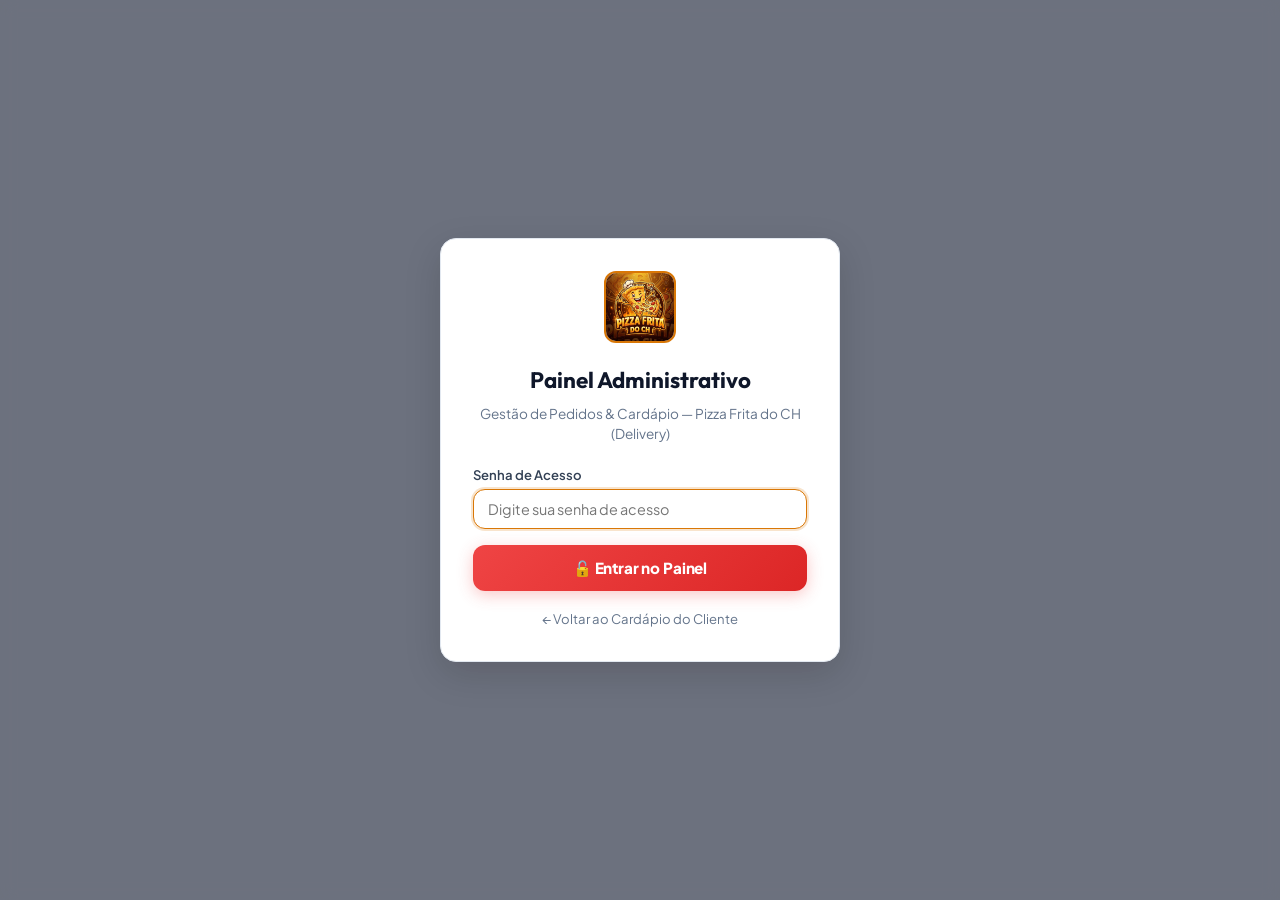
==== commit 276a9747: "Otimizacao de cotas Netlify/Supabase, compressao de imagens e som de sino de pedido com motor duplo" ====
--- a/admin.html
+++ b/admin.html
@@ -1699,13 +1699,17 @@
     #popupInputConfirm:hover      { filter: brightness(1.1); box-shadow: 0 6px 18px rgba(59,130,246,0.45); }
   </style>
 
+  <!-- Audio do Sino de Novos Pedidos -->
+  <audio id="bellAudioElement" src="sound/bell.wav" preload="auto" style="display:none;"></audio>
+  <script src="sound/bell.js?v=2.9.3"></script>
+
   <!-- Scripts Vanilla JS & Supabase -->
   <script src="https://cdn.jsdelivr.net/npm/@supabase/supabase-js@2"></script>
-  <script src="js/env.js?v=2.9.2"></script>
-  <script src="js/config.js?v=2.9.2"></script>
-  <script src="js/seedData.js?v=2.9.2"></script>
-  <script src="js/db.js?v=2.9.2"></script>
-  <script src="js/auth.js?v=2.9.2"></script>
-  <script src="js/admin.js?v=2.9.2"></script>
+  <script src="js/env.js?v=2.9.3"></script>
+  <script src="js/config.js?v=2.9.3"></script>
+  <script src="js/seedData.js?v=2.9.3"></script>
+  <script src="js/db.js?v=2.9.3"></script>
+  <script src="js/auth.js?v=2.9.3"></script>
+  <script src="js/admin.js?v=2.9.3"></script>
 </body>
 </html>
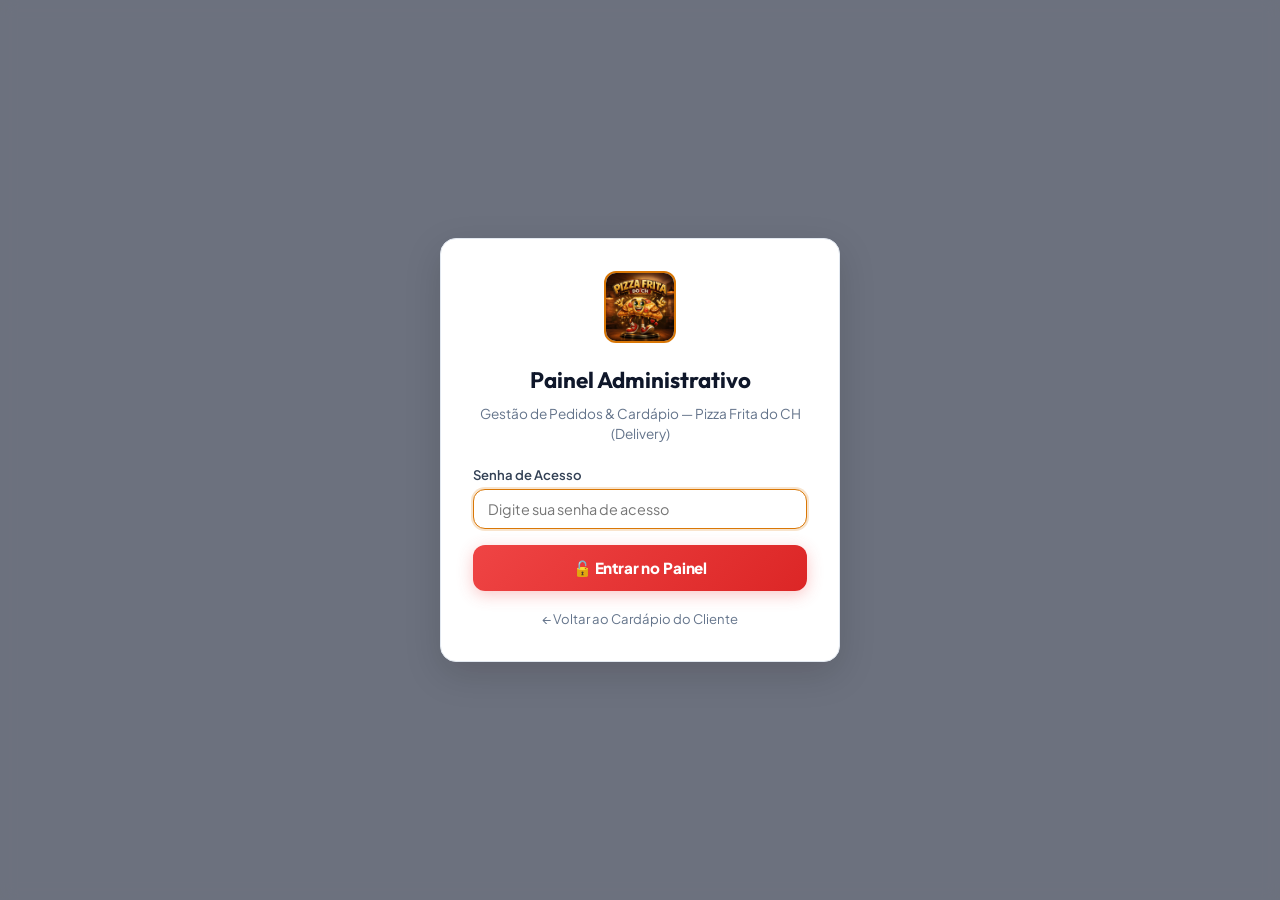
==== commit c12f752f: "Corrige insercao de pedidos no Supabase/painel e adiciona botao para limpar pedidos de teste" ====
--- a/admin.html
+++ b/admin.html
@@ -112,10 +112,7 @@
             <span class="status-indicator-dot"></span>
             <span id="adminStoreStatusText"><i class="fi fi-sr-circle" style="color: #10b981; font-size: 0.8em;"></i> Aberto</span>
           </button>
-          <button id="btnQuickWhatsapp" class="btn-submit-order hide-on-mobile"
-            style="width: auto; padding: 6px 14px; font-size: 0.82rem; display: inline-flex; align-items: center; gap: 6px; background: linear-gradient(135deg, #25d366 0%, #128c7e 100%);">
-            <i class="fi fi-brands-whatsapp"></i> + Pedido Manual Delivery
-          </button>
+
           <a href="cardapio.html" target="_blank" class="btn-ghost-secondary hide-on-mobile" style="font-size: 0.82rem;">
             <i class="fi fi-sr-globe"></i> Ver Cardápio
           </a>
@@ -170,10 +167,18 @@
       <section id="tab-orders" class="admin-tab-content" style="display: none;">
         <div class="admin-card-container">
           <div class="admin-card-header">
-            <h3>Gestão de Pedidos Recebidos</h3>
-            <button id="btnRefreshOrders" class="btn-ghost-secondary" style="font-size: 0.85rem;">
-              <i class="fi fi-sr-refresh"></i> Atualizar
-            </button>
+            <div>
+              <h3 style="margin-bottom: 2px;">Gestão de Pedidos Recebidos</h3>
+              <span style="font-size: 0.82rem; color: #64748b;">Acompanhamento em tempo real, despacho de entregadores e impressão</span>
+            </div>
+            <div style="display: flex; gap: 8px; flex-wrap: wrap;">
+              <button id="btnClearAllOrders" class="btn-ghost-secondary" style="font-size: 0.85rem; color: #ef4444; border-color: #fca5a5;" title="Apagar todos os pedidos de teste">
+                <i class="fi fi-sr-trash"></i> Limpar Pedidos de Teste
+              </button>
+              <button id="btnRefreshOrders" class="btn-ghost-secondary" style="font-size: 0.85rem;">
+                <i class="fi fi-sr-refresh"></i> Atualizar
+              </button>
+            </div>
           </div>
 
           <!-- Filtros de Status -->
@@ -1040,40 +1045,6 @@
             </div>
           </div>
 
-          <!-- Seleção de Sabores / Combos Personalizados -->
-          <div style="background: #f0fdf4; border: 1px solid #bbf7d0; border-radius: 10px; padding: 14px; margin-top: 14px; margin-bottom: 14px;">
-            <div style="display: flex; align-items: center; justify-content: space-between; margin-bottom: 8px;">
-              <label style="font-weight: 800; font-size: 0.9rem; color: #166534; display: flex; align-items: center; gap: 6px; cursor: pointer;">
-                <input type="checkbox" id="editProdHasCustomization" />
-                <span>🥤 / 🍔 Opções de Sabores ou Seleção de Itens (Combos)</span>
-              </label>
-            </div>
-            <div id="editProdCustomizationFields" style="display: none;">
-              <div class="form-cols-2">
-                <div class="form-field-group">
-                  <label class="form-field-label">Tipo de Escolha *</label>
-                  <select id="editProdCustomType" class="form-text-input">
-                    <option value="flavors">Sabores (Escolha Única - ex: Graviola, Cajá, Maracujá)</option>
-                    <option value="selection">Seleção / Combo (Múltipla Escolha com limite - ex: 3 Hambúrgueres)</option>
-                  </select>
-                </div>
-                <div class="form-field-group" id="editProdCustomMaxQtyGroup" style="display: none;">
-                  <label class="form-field-label">Quantidade Máxima de Escolhas *</label>
-                  <input type="number" id="editProdCustomMaxQty" class="form-text-input" placeholder="Ex: 3" value="1" min="1" />
-                </div>
-              </div>
-              <div class="form-field-group">
-                <label class="form-field-label">Título da Escolha (Opcional)</label>
-                <input type="text" id="editProdCustomLabel" class="form-text-input" placeholder="Ex: Escolha o sabor do suco ou Escolha seus 3 hambúrgueres" />
-              </div>
-              <div class="form-field-group" style="margin-bottom: 0;">
-                <label class="form-field-label">Opções Disponíveis (1 opção por linha) *</label>
-                <textarea id="editProdCustomOptions" class="notes-input-box" rows="5" placeholder="Exemplo:&#10;Graviola&#10;Cajá&#10;Maracujá&#10;Acerola&#10;Goiaba"></textarea>
-                <span style="font-size: 0.73rem; color: #166534; margin-top: 4px; display: block;">Digite cada sabor ou lanche em uma linha separada. O sistema criará os seletores automaticamente no PDV, Mesas e Cardápio, e imprimirá com destaque para a cozinha.</span>
-              </div>
-            </div>
-          </div>
-
           <div style="display: flex; gap: 10px; margin-top: 18px;">
             <button type="submit" class="btn-submit-order" style="flex: 1;">Salvar Produto</button>
             <button type="button" id="btnProductEditCancel" class="btn-ghost-secondary">Cancelar</button>
@@ -1097,7 +1068,7 @@
           <input type="hidden" id="editCatId" />
           <div class="form-field-group">
             <label class="form-field-label">Nome da Categoria *</label>
-            <input type="text" id="editCatName" class="form-text-input" placeholder="Ex: Hambúrgueres Artesanais" required />
+            <input type="text" id="editCatName" class="form-text-input" placeholder="Ex: Sabores Salgados, Bebidas..." required />
           </div>
           <div class="form-cols-2">
             <div class="form-field-group">
@@ -1135,7 +1106,7 @@
           <input type="hidden" id="editOptId" />
           <div class="form-field-group">
             <label class="form-field-label">Nome do Adicional *</label>
-            <input type="text" id="editOptName" class="form-text-input" placeholder="Ex: Queijo Coalho Extra" required />
+            <input type="text" id="editOptName" class="form-text-input" placeholder="Ex: Adicional Cream Cheese, Bacon Crocante..." required />
           </div>
           <div class="form-cols-2">
             <div class="form-field-group">
@@ -1150,22 +1121,28 @@
               </select>
             </div>
           </div>
+
           <div class="form-field-group">
-            <label class="form-field-label">Aplicabilidade do Adicional</label>
+            <label class="form-field-label">Em quais categorias este adicional pode ser colocado? *</label>
             <select id="editOptTarget" class="form-text-input">
-              <option value="all">Todos os Hambúrgueres (Chapa & Brasa)</option>
-              <option value="brasa">Apenas Hambúrgueres na Brasa</option>
-              <option value="chapa">Apenas Hambúrgueres na Chapa</option>
-              <option value="all_categories">Todas as Categorias do Cardápio</option>
-              <option value="custom">Categorias Específicas (Marcar abaixo)...</option>
+              <option value="all">Todas as Categorias do Cardápio</option>
+              <option value="custom">Categorias Específicas (Selecionar abaixo)...</option>
             </select>
           </div>
-          <div id="optCategoriesCheckboxesSection" style="display: none; background: #f8fafc; border: 1px solid #e2e8f0; border-radius: 8px; padding: 10px; margin-bottom: 14px;">
-            <label class="form-field-label" style="margin-bottom: 6px;">Exibir este adicional nas categorias:</label>
-            <div id="optCategoriesCheckboxes" style="display: flex; flex-direction: column; gap: 6px; max-height: 140px; overflow-y: auto;">
-              <!-- Checkboxes de categorias geradas via JS -->
-            </div>
-          </div>
+          
+          <div id="optCategoriesCheckboxesSection" style="display: none; background: #f8fafc; border: 1px solid #e2e8f0; border-radius: 8px; padding: 12px; margin-bottom: 14px;">
+            <div style="display: flex; justify-content: space-between; align-items: center; margin-bottom: 8px;">
+              <label class="form-field-label" style="margin-bottom: 0; font-weight: 700; font-size: 0.84rem;">Marque as categorias permitidas:</label>
+              <div style="display: flex; gap: 6px;">
+                <button type="button" id="btnSelectAllOptCats" class="btn-ghost-secondary" style="font-size: 0.72rem; padding: 2px 8px; cursor: pointer;">Marcar Todas</button>
+                <button type="button" id="btnClearAllOptCats" class="btn-ghost-secondary" style="font-size: 0.72rem; padding: 2px 8px; cursor: pointer;">Limpar</button>
+              </div>
+            </div>
+            <div id="optCategoriesCheckboxes" style="display: flex; flex-direction: column; gap: 8px; max-height: 160px; overflow-y: auto; padding-right: 4px;">
+              <!-- Checkboxes de categorias geradas dinamicamente via JS -->
+            </div>
+          </div>
+
           <div style="display: flex; gap: 10px; margin-top: 18px;">
             <button type="submit" class="btn-submit-order" style="flex: 1;">Salvar Adicional</button>
             <button type="button" id="btnOptionalModalCancel" class="btn-ghost-secondary">Cancelar</button>
@@ -1701,15 +1678,13 @@
 
   <!-- Audio do Sino de Novos Pedidos -->
   <audio id="bellAudioElement" src="sound/bell.wav" preload="auto" style="display:none;"></audio>
-  <script src="sound/bell.js?v=2.9.3"></script>
-
-  <!-- Scripts Vanilla JS & Supabase -->
-  <script src="https://cdn.jsdelivr.net/npm/@supabase/supabase-js@2"></script>
-  <script src="js/env.js?v=2.9.3"></script>
-  <script src="js/config.js?v=2.9.3"></script>
-  <script src="js/seedData.js?v=2.9.3"></script>
-  <script src="js/db.js?v=2.9.3"></script>
-  <script src="js/auth.js?v=2.9.3"></script>
-  <script src="js/admin.js?v=2.9.3"></script>
+  <script src="sound/bell.js?v=3.0.0"></script>
+
+  <!-- Scripts Vanilla JS -->
+  <script src="js/config.js?v=3.0.0"></script>
+  <script src="js/seedData.js?v=3.0.0"></script>
+  <script src="js/db.js?v=3.0.0"></script>
+  <script src="js/auth.js?v=3.0.0"></script>
+  <script src="js/admin.js?v=3.0.0"></script>
 </body>
 </html>
